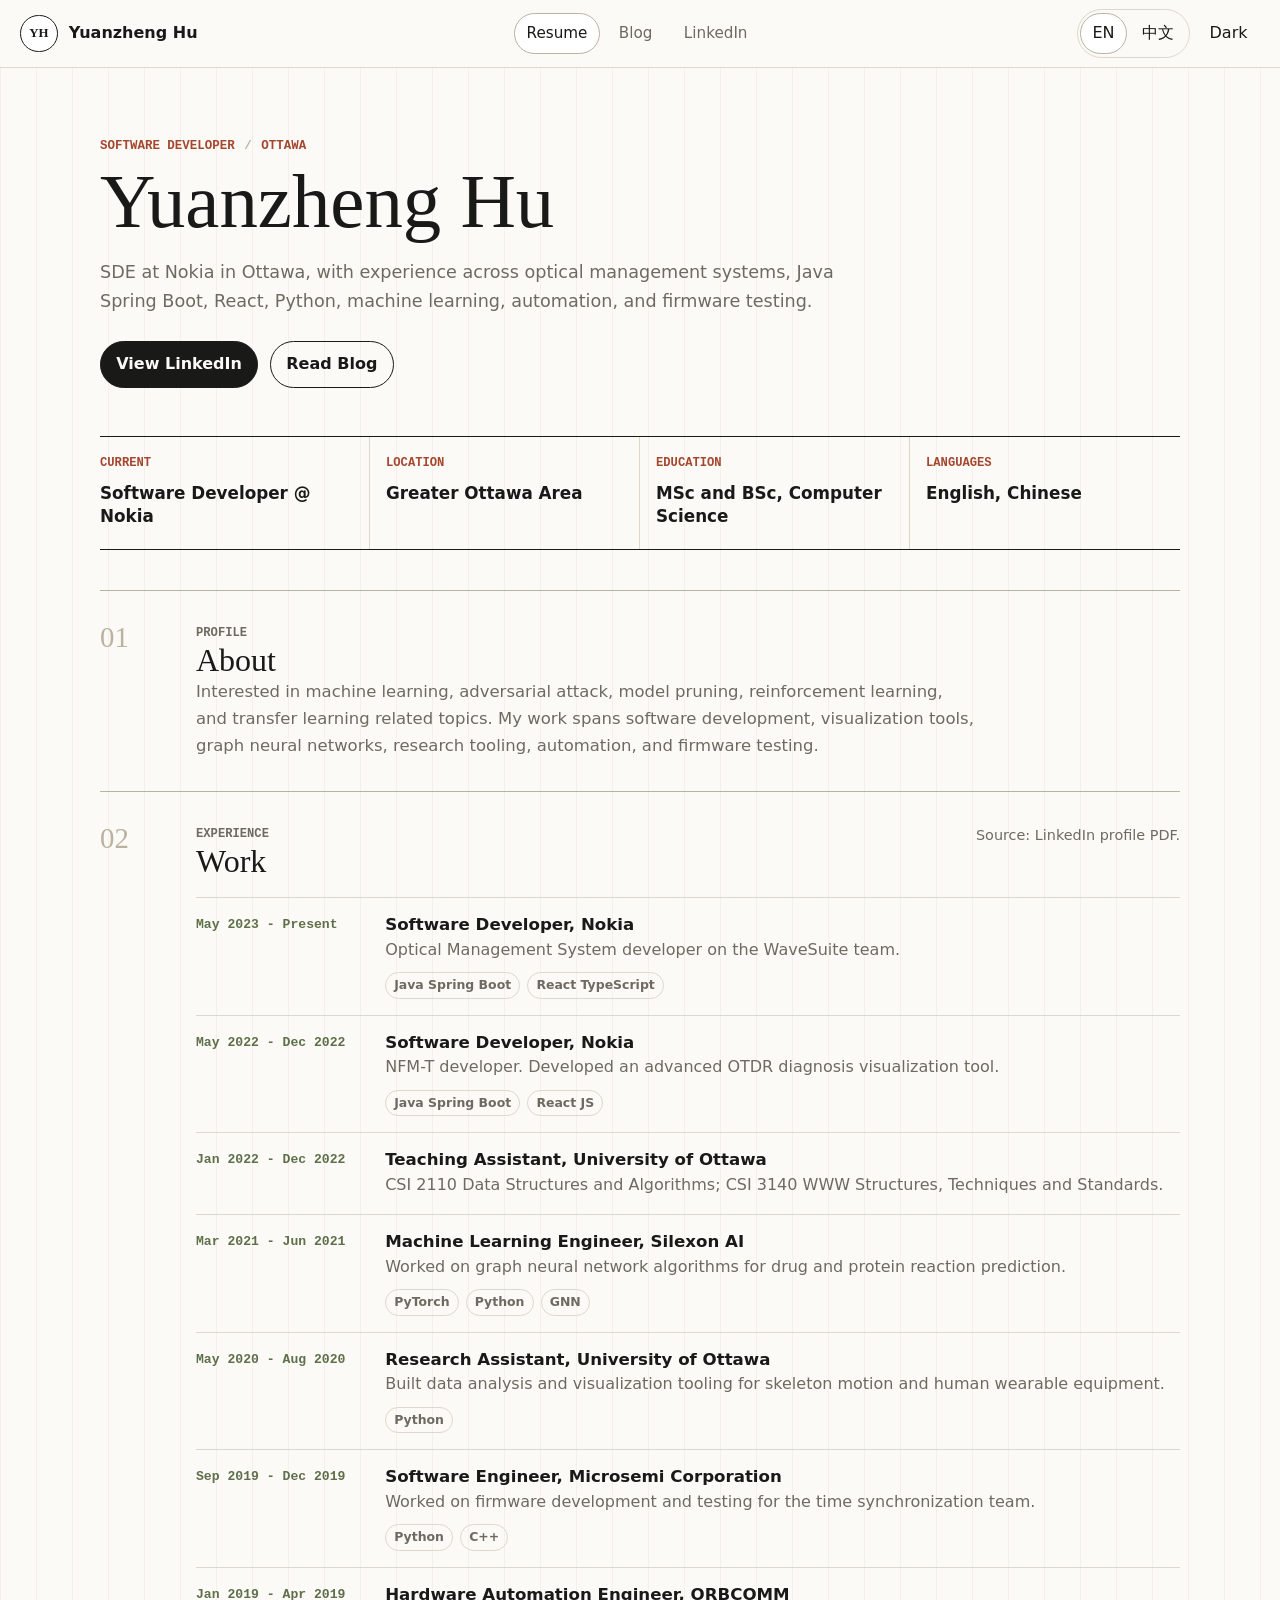
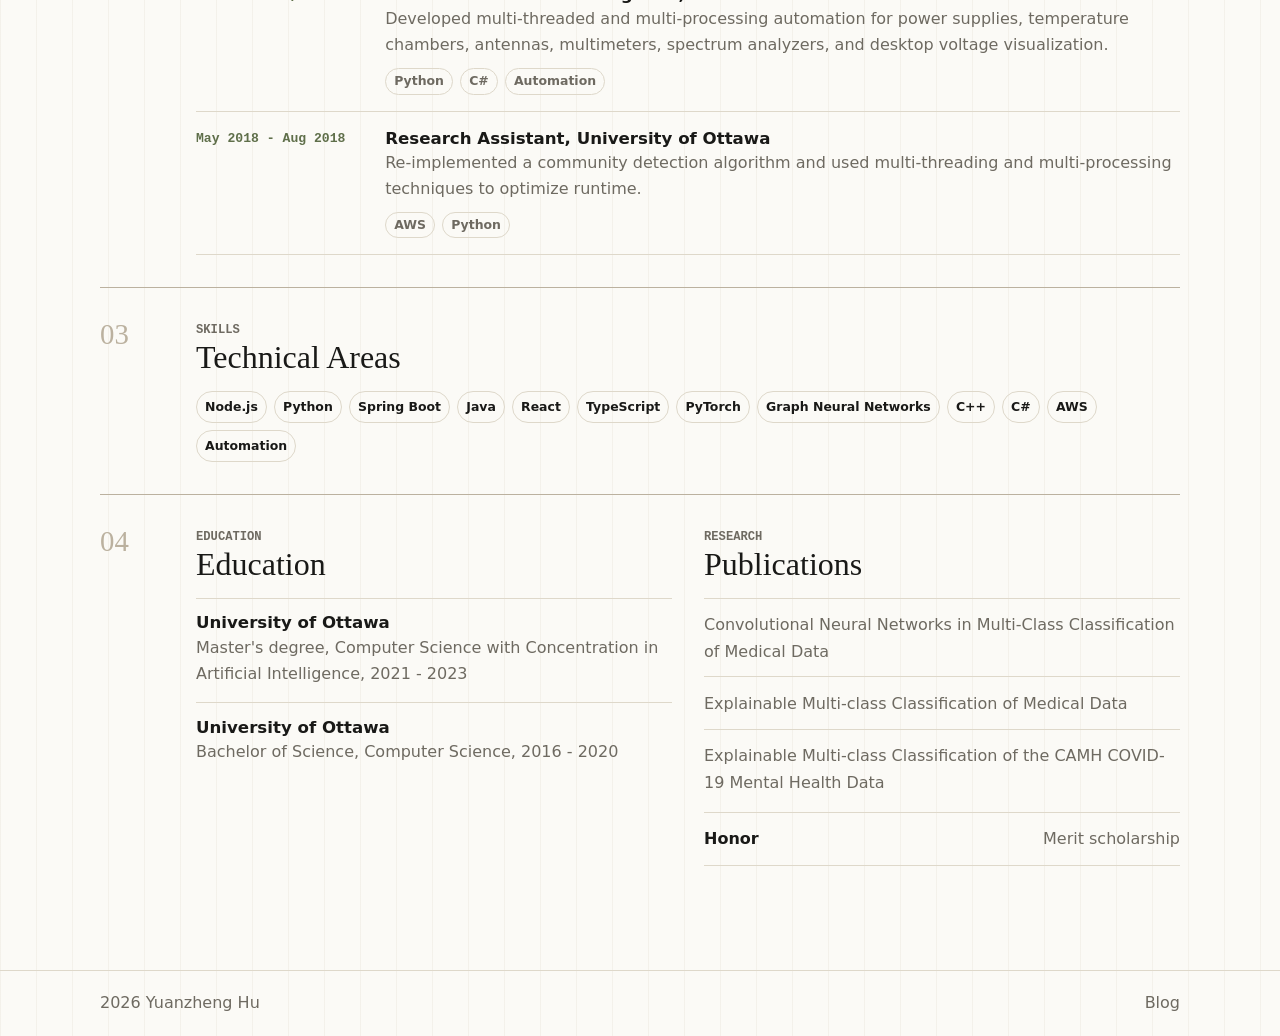
==== index.html @ 51ff1cec "Add bilingual resume and refine visual design" ====
<!doctype html>
<html lang="en">
  <head>
    <meta charset="utf-8">
    <meta name="viewport" content="width=device-width, initial-scale=1">
    <title>Yuanzheng Hu</title>
    <meta name="description" content="Yuanzheng Hu - Software Developer at Nokia, University of Ottawa CS graduate, and AI/software engineering practitioner.">
    <meta property="og:title" content="Yuanzheng Hu">
    <meta property="og:description" content="Software Developer at Nokia with experience across Java Spring Boot, React, Python, ML, automation, and firmware testing.">
    <meta property="og:type" content="website">
    <link rel="icon" href="assets/img/favicon.svg" type="image/svg+xml">
    <link rel="stylesheet" href="assets/css/styles.css">
  </head>
  <body data-page="resume">
    <a class="skip-link" href="#resume" data-i18n="skip.resume">Skip to resume</a>

    <header class="site-header">
      <a class="brand" href="index.html" aria-label="Yuanzheng Hu home">
        <span class="brand-mark">YH</span>
        <span class="brand-text">Yuanzheng Hu</span>
      </a>
      <nav class="site-nav" aria-label="Primary navigation">
        <a class="is-active" href="index.html" data-i18n="nav.resume">Resume</a>
        <a href="blog.html" data-i18n="nav.blog">Blog</a>
        <a href="https://www.linkedin.com/in/yuanzheng-hu/" rel="noreferrer">LinkedIn</a>
      </nav>
      <div class="site-controls" aria-label="Site settings">
        <div class="language-switch" id="language-switch" aria-label="Language">
          <button type="button" data-lang-option="en" aria-pressed="true">EN</button>
          <button type="button" data-lang-option="zh" aria-pressed="false">中文</button>
        </div>
        <button class="theme-toggle" id="theme-toggle" type="button" aria-label="Toggle color theme">Dark</button>
      </div>
    </header>

    <main id="resume" class="resume-page">
      <section class="resume-hero" aria-labelledby="resume-title">
        <div class="hero-label">
          <span data-i18n="resume.role">Software Developer</span>
          <span>Ottawa</span>
        </div>
        <h1 id="resume-title">Yuanzheng Hu</h1>
        <p class="resume-headline" data-i18n="resume.headline">
          SDE at Nokia in Ottawa, with experience across optical management systems, Java Spring Boot, React, Python, machine learning, automation, and firmware testing.
        </p>
        <div class="resume-actions" aria-label="Contact links">
          <a class="button button-primary" href="https://www.linkedin.com/in/yuanzheng-hu/" rel="noreferrer" data-i18n="action.linkedin">View LinkedIn</a>
          <a class="button button-secondary" href="blog.html" data-i18n="action.blog">Read Blog</a>
        </div>
      </section>

      <section class="resume-snapshot" aria-label="Resume snapshot">
        <dl>
          <div>
            <dt data-i18n="fact.current">Current</dt>
            <dd data-i18n="fact.currentValue">Software Developer @ Nokia</dd>
          </div>
          <div>
            <dt data-i18n="fact.location">Location</dt>
            <dd data-i18n="fact.locationValue">Greater Ottawa Area</dd>
          </div>
          <div>
            <dt data-i18n="fact.education">Education</dt>
            <dd data-i18n="fact.educationValue">MSc and BSc, Computer Science</dd>
          </div>
          <div>
            <dt data-i18n="fact.languages">Languages</dt>
            <dd data-i18n="fact.languagesValue">English, Chinese</dd>
          </div>
        </dl>
      </section>

      <section class="resume-section intro-section" aria-labelledby="profile-title">
        <div class="section-index">01</div>
        <div class="section-body">
          <p class="section-kicker" data-i18n="profile.kicker">Profile</p>
          <h2 id="profile-title" data-i18n="profile.title">About</h2>
          <p data-i18n="profile.body">
            Interested in machine learning, adversarial attack, model pruning, reinforcement learning, and transfer learning related topics. My work spans software development, visualization tools, graph neural networks, research tooling, automation, and firmware testing.
          </p>
        </div>
      </section>

      <section class="resume-section" aria-labelledby="experience-title">
        <div class="section-index">02</div>
        <div class="section-body">
          <div class="section-head">
            <div>
              <p class="section-kicker" data-i18n="experience.kicker">Experience</p>
              <h2 id="experience-title" data-i18n="experience.title">Work</h2>
            </div>
            <p class="source-note" data-i18n="experience.source">Source: LinkedIn profile PDF.</p>
          </div>
          <div class="timeline">
            <article class="timeline-item">
              <time data-i18n="job.nokiaCurrent.date">May 2023 - Present</time>
              <div>
                <h3 data-i18n="job.nokiaCurrent.title">Software Developer, Nokia</h3>
                <p data-i18n="job.nokiaCurrent.body">Optical Management System developer on the WaveSuite team.</p>
                <div class="mini-tags">
                  <span>Java Spring Boot</span>
                  <span>React TypeScript</span>
                </div>
              </div>
            </article>
            <article class="timeline-item">
              <time data-i18n="job.nokiaPast.date">May 2022 - Dec 2022</time>
              <div>
                <h3 data-i18n="job.nokiaPast.title">Software Developer, Nokia</h3>
                <p data-i18n="job.nokiaPast.body">NFM-T developer. Developed an advanced OTDR diagnosis visualization tool.</p>
                <div class="mini-tags">
                  <span>Java Spring Boot</span>
                  <span>React JS</span>
                </div>
              </div>
            </article>
            <article class="timeline-item">
              <time data-i18n="job.ta.date">Jan 2022 - Dec 2022</time>
              <div>
                <h3 data-i18n="job.ta.title">Teaching Assistant, University of Ottawa</h3>
                <p data-i18n="job.ta.body">CSI 2110 Data Structures and Algorithms; CSI 3140 WWW Structures, Techniques and Standards.</p>
              </div>
            </article>
            <article class="timeline-item">
              <time data-i18n="job.silexon.date">Mar 2021 - Jun 2021</time>
              <div>
                <h3 data-i18n="job.silexon.title">Machine Learning Engineer, Silexon AI</h3>
                <p data-i18n="job.silexon.body">Worked on graph neural network algorithms for drug and protein reaction prediction.</p>
                <div class="mini-tags">
                  <span>PyTorch</span>
                  <span>Python</span>
                  <span>GNN</span>
                </div>
              </div>
            </article>
            <article class="timeline-item">
              <time data-i18n="job.raMotion.date">May 2020 - Aug 2020</time>
              <div>
                <h3 data-i18n="job.raMotion.title">Research Assistant, University of Ottawa</h3>
                <p data-i18n="job.raMotion.body">Built data analysis and visualization tooling for skeleton motion and human wearable equipment.</p>
                <div class="mini-tags">
                  <span>Python</span>
                </div>
              </div>
            </article>
            <article class="timeline-item">
              <time data-i18n="job.microsemi.date">Sep 2019 - Dec 2019</time>
              <div>
                <h3 data-i18n="job.microsemi.title">Software Engineer, Microsemi Corporation</h3>
                <p data-i18n="job.microsemi.body">Worked on firmware development and testing for the time synchronization team.</p>
                <div class="mini-tags">
                  <span>Python</span>
                  <span>C++</span>
                </div>
              </div>
            </article>
            <article class="timeline-item">
              <time data-i18n="job.orbcomm.date">Jan 2019 - Apr 2019</time>
              <div>
                <h3 data-i18n="job.orbcomm.title">Hardware Automation Engineer, ORBCOMM</h3>
                <p data-i18n="job.orbcomm.body">Developed multi-threaded and multi-processing automation for power supplies, temperature chambers, antennas, multimeters, spectrum analyzers, and desktop voltage visualization.</p>
                <div class="mini-tags">
                  <span>Python</span>
                  <span>C#</span>
                  <span>Automation</span>
                </div>
              </div>
            </article>
            <article class="timeline-item">
              <time data-i18n="job.raCommunity.date">May 2018 - Aug 2018</time>
              <div>
                <h3 data-i18n="job.raCommunity.title">Research Assistant, University of Ottawa</h3>
                <p data-i18n="job.raCommunity.body">Re-implemented a community detection algorithm and used multi-threading and multi-processing techniques to optimize runtime.</p>
                <div class="mini-tags">
                  <span>AWS</span>
                  <span>Python</span>
                </div>
              </div>
            </article>
          </div>
        </div>
      </section>

      <section class="resume-section" aria-labelledby="skills-title">
        <div class="section-index">03</div>
        <div class="section-body">
          <p class="section-kicker" data-i18n="skills.kicker">Skills</p>
          <h2 id="skills-title" data-i18n="skills.title">Technical Areas</h2>
          <div class="skill-list">
            <span>Node.js</span>
            <span>Python</span>
            <span>Spring Boot</span>
            <span>Java</span>
            <span>React</span>
            <span>TypeScript</span>
            <span>PyTorch</span>
            <span>Graph Neural Networks</span>
            <span>C++</span>
            <span>C#</span>
            <span>AWS</span>
            <span>Automation</span>
          </div>
        </div>
      </section>

      <section class="resume-section education-research" aria-label="Education and publications">
        <div class="section-index">04</div>
        <div class="section-body split-section">
          <article>
            <p class="section-kicker" data-i18n="education.kicker">Education</p>
            <h2 data-i18n="education.title">Education</h2>
            <div class="detail-list">
              <article>
                <h3>University of Ottawa</h3>
                <p data-i18n="education.master">Master's degree, Computer Science with Concentration in Artificial Intelligence, 2021 - 2023</p>
              </article>
              <article>
                <h3>University of Ottawa</h3>
                <p data-i18n="education.bachelor">Bachelor of Science, Computer Science, 2016 - 2020</p>
              </article>
            </div>
          </article>

          <article>
            <p class="section-kicker" data-i18n="research.kicker">Research</p>
            <h2 data-i18n="research.title">Publications</h2>
            <div class="detail-list compact-list">
              <article>
                <p data-i18n="research.pub1">Convolutional Neural Networks in Multi-Class Classification of Medical Data</p>
              </article>
              <article>
                <p data-i18n="research.pub2">Explainable Multi-class Classification of Medical Data</p>
              </article>
              <article>
                <p data-i18n="research.pub3">Explainable Multi-class Classification of the CAMH COVID-19 Mental Health Data</p>
              </article>
            </div>
            <div class="award-callout">
              <strong data-i18n="research.honor">Honor</strong>
              <span data-i18n="research.award">Merit scholarship</span>
            </div>
          </article>
        </div>
      </section>
    </main>

    <footer class="site-footer">
      <p><span id="footer-year"></span> Yuanzheng Hu</p>
      <a href="blog.html" data-i18n="nav.blog">Blog</a>
    </footer>

    <script src="assets/js/posts.js" defer></script>
    <script src="assets/js/app.js" defer></script>
  </body>
</html>
---- assets/css/styles.css ----
:root {
  color-scheme: light;
  --bg: #fbfaf6;
  --paper: #ffffff;
  --ink: #191917;
  --muted: #6e6a61;
  --line: #ded8ca;
  --line-strong: #bbb19f;
  --accent: #a5472f;
  --accent-soft: #f4e3dc;
  --olive: #5f6f4a;
  --max-width: 1080px;
}

:root[data-theme="dark"] {
  color-scheme: dark;
  --bg: #141411;
  --paper: #1d1c18;
  --ink: #f3efe4;
  --muted: #b9b2a3;
  --line: #3c382f;
  --line-strong: #5c5548;
  --accent: #db8b6e;
  --accent-soft: #33241d;
  --olive: #b8c58e;
}

* {
  box-sizing: border-box;
}

html {
  scroll-behavior: smooth;
}

body {
  margin: 0;
  background:
    linear-gradient(90deg, color-mix(in srgb, var(--line) 26%, transparent) 1px, transparent 1px) 0 0 / 36px 36px,
    var(--bg);
  color: var(--ink);
  font-family: Inter, ui-sans-serif, system-ui, -apple-system, BlinkMacSystemFont, "Segoe UI", "Microsoft YaHei", sans-serif;
  font-size: 16px;
  line-height: 1.65;
  letter-spacing: 0;
}

a {
  color: inherit;
  text-decoration: none;
}

code {
  border-bottom: 1px solid var(--line-strong);
  font-family: "SFMono-Regular", Consolas, "Liberation Mono", monospace;
  font-size: 0.92em;
}

.skip-link {
  position: fixed;
  top: 0.75rem;
  left: 0.75rem;
  z-index: 20;
  transform: translateY(-160%);
  border: 1px solid var(--ink);
  border-radius: 999px;
  background: var(--paper);
  color: var(--ink);
  padding: 0.45rem 0.75rem;
}

.skip-link:focus {
  transform: translateY(0);
}

.site-header {
  position: sticky;
  top: 0;
  z-index: 10;
  display: grid;
  grid-template-columns: auto 1fr auto;
  align-items: center;
  gap: 1rem;
  min-height: 68px;
  border-bottom: 1px solid var(--line);
  background: color-mix(in srgb, var(--bg) 92%, transparent);
  padding: 0 1.25rem;
  backdrop-filter: blur(16px);
}

.brand {
  display: inline-flex;
  align-items: center;
  gap: 0.7rem;
  font-weight: 820;
}

.brand-mark {
  display: grid;
  width: 2.35rem;
  height: 2.35rem;
  place-items: center;
  border: 1px solid var(--ink);
  border-radius: 50%;
  background: var(--paper);
  color: var(--ink);
  font-family: Georgia, "Times New Roman", serif;
  font-size: 0.8rem;
}

.brand-text {
  white-space: nowrap;
}

.site-nav {
  display: flex;
  align-items: center;
  justify-content: center;
  gap: 0.4rem;
  color: var(--muted);
  font-size: 0.95rem;
}

.site-nav a,
.theme-toggle,
.language-switch button,
.button,
.filter-button {
  min-height: 2.35rem;
  border-radius: 999px;
}

.site-nav a,
.theme-toggle,
.language-switch button {
  display: inline-flex;
  align-items: center;
  border: 1px solid transparent;
  background: transparent;
  color: inherit;
  font: inherit;
  padding: 0.42rem 0.72rem;
}

.site-nav a:hover,
.theme-toggle:hover,
.language-switch button:hover,
.site-nav .is-active,
.language-switch button[aria-pressed="true"] {
  border-color: var(--line-strong);
  background: var(--paper);
  color: var(--ink);
}

.site-controls {
  display: flex;
  align-items: center;
  justify-content: flex-end;
  gap: 0.45rem;
}

.language-switch {
  display: inline-flex;
  gap: 0.15rem;
  border: 1px solid var(--line);
  border-radius: 999px;
  padding: 0.15rem;
}

.theme-toggle,
.language-switch button {
  cursor: pointer;
}

.resume-page,
.blog-page,
.post-page {
  width: min(100% - 2rem, var(--max-width));
  margin: 0 auto;
}

.resume-page {
  padding: 4.25rem 0 4.5rem;
}

.blog-page,
.post-page {
  padding: 3.25rem 0 4.5rem;
}

.resume-hero,
.page-intro {
  max-width: 860px;
  padding-bottom: 3rem;
}

.hero-label {
  display: flex;
  flex-wrap: wrap;
  gap: 0.6rem;
  color: var(--accent);
  font-family: "SFMono-Regular", Consolas, "Liberation Mono", monospace;
  font-size: 0.78rem;
  font-weight: 760;
  text-transform: uppercase;
}

.hero-label span + span::before {
  content: "/";
  margin-right: 0.6rem;
  color: var(--line-strong);
}

.resume-hero h1,
.page-intro h1,
.post-hero h1,
.not-found h1 {
  max-width: 920px;
  margin: 0.55rem 0 0;
  font-family: Georgia, "Times New Roman", "Microsoft YaHei", serif;
  font-size: 4.8rem;
  font-weight: 500;
  line-height: 0.96;
}

.resume-headline,
.page-intro p,
.post-dek {
  max-width: 760px;
  margin: 1.15rem 0 0;
  color: var(--muted);
  font-size: 1.1rem;
}

.resume-actions {
  display: flex;
  flex-wrap: wrap;
  gap: 0.75rem;
  margin-top: 1.6rem;
}

.button {
  display: inline-flex;
  align-items: center;
  justify-content: center;
  border: 1px solid var(--ink);
  padding: 0.58rem 0.95rem;
  font-weight: 760;
}

.button-primary {
  background: var(--ink);
  color: var(--bg);
}

.button-primary:hover {
  background: var(--accent);
  border-color: var(--accent);
  color: #ffffff;
}

.button-secondary {
  background: transparent;
  color: var(--ink);
}

.button-secondary:hover {
  background: var(--paper);
}

.resume-snapshot {
  border-top: 1px solid var(--ink);
  border-bottom: 1px solid var(--ink);
  margin-bottom: 2.5rem;
}

.resume-snapshot dl {
  display: grid;
  grid-template-columns: repeat(4, minmax(0, 1fr));
  margin: 0;
}

.resume-snapshot div {
  min-height: 7rem;
  border-right: 1px solid var(--line);
  padding: 1rem 1rem 1.2rem 0;
}

.resume-snapshot div + div {
  padding-left: 1rem;
}

.resume-snapshot div:last-child {
  border-right: 0;
}

.resume-snapshot dt,
.section-kicker {
  margin: 0 0 0.55rem;
  color: var(--accent);
  font-family: "SFMono-Regular", Consolas, "Liberation Mono", monospace;
  font-size: 0.76rem;
  font-weight: 760;
  text-transform: uppercase;
}

.resume-snapshot dd {
  margin: 0;
  font-size: 1.05rem;
  font-weight: 720;
  line-height: 1.35;
}

.resume-section {
  display: grid;
  grid-template-columns: 76px minmax(0, 1fr);
  gap: 1.25rem;
  border-top: 1px solid var(--line-strong);
  padding: 2rem 0;
}

.section-index {
  color: var(--line-strong);
  font-family: Georgia, "Times New Roman", serif;
  font-size: 1.8rem;
  line-height: 1;
}

.resume-section h2,
.section-head h2,
.related-section h2 {
  margin: 0;
  font-family: Georgia, "Times New Roman", "Microsoft YaHei", serif;
  font-size: 2rem;
  font-weight: 500;
  line-height: 1.08;
}

.resume-section h3 {
  margin: 0;
  font-size: 1.04rem;
  line-height: 1.35;
}

.resume-section p,
.timeline-item p,
.source-note {
  margin: 0;
  color: var(--muted);
}

.intro-section .section-body > p:last-child {
  max-width: 780px;
  font-size: 1.03rem;
}

.section-head {
  display: flex;
  align-items: flex-start;
  justify-content: space-between;
  gap: 1.5rem;
  margin-bottom: 1.15rem;
}

.source-note {
  max-width: 260px;
  font-size: 0.9rem;
  text-align: right;
}

.timeline {
  border-top: 1px solid var(--line);
}

.timeline-item {
  display: grid;
  grid-template-columns: 170px 1fr;
  gap: 1.2rem;
  border-bottom: 1px solid var(--line);
  padding: 1rem 0;
}

.timeline-item time {
  color: var(--olive);
  font-family: "SFMono-Regular", Consolas, "Liberation Mono", monospace;
  font-size: 0.82rem;
  font-weight: 760;
}

.mini-tags,
.skill-list,
.tag-filter,
.card-tags,
.post-tags {
  display: flex;
  flex-wrap: wrap;
  gap: 0.45rem;
}

.mini-tags {
  margin-top: 0.58rem;
}

.mini-tags span,
.skill-list span,
.tag {
  display: inline-flex;
  align-items: center;
  min-height: 1.6rem;
  border: 1px solid var(--line);
  border-radius: 999px;
  background: transparent;
  color: var(--muted);
  padding: 0.12rem 0.5rem;
  font-size: 0.78rem;
  font-weight: 720;
}

.skill-list {
  margin-top: 1rem;
}

.skill-list span {
  min-height: 2rem;
  color: var(--ink);
}

.split-section {
  display: grid;
  grid-template-columns: minmax(0, 1fr) minmax(0, 1fr);
  gap: 2rem;
}

.detail-list {
  display: grid;
  gap: 0.9rem;
  margin-top: 1rem;
}

.detail-list article {
  border-top: 1px solid var(--line);
  padding-top: 0.85rem;
}

.compact-list {
  gap: 0.7rem;
}

.award-callout {
  display: flex;
  align-items: center;
  justify-content: space-between;
  gap: 1rem;
  margin-top: 1rem;
  border-top: 1px solid var(--line);
  border-bottom: 1px solid var(--line);
  padding: 0.8rem 0;
}

.award-callout span {
  color: var(--muted);
}

.feed-section,
.related-section {
  margin: 0 auto;
}

.feed-section {
  padding-top: 0.5rem;
}

.site-stats {
  display: flex;
  gap: 0.75rem;
  margin: 0;
}

.site-stats div {
  min-width: 5.5rem;
  border-top: 1px solid var(--line-strong);
  padding: 0.55rem 0 0;
  text-align: left;
}

.site-stats dt {
  font-family: Georgia, "Times New Roman", serif;
  font-size: 1.65rem;
  line-height: 1;
}

.site-stats dd {
  margin: 0.2rem 0 0;
  color: var(--muted);
  font-size: 0.85rem;
}

.toolbar {
  display: grid;
  grid-template-columns: minmax(240px, 360px) 1fr;
  gap: 1rem;
  align-items: start;
  margin-bottom: 1.25rem;
}

.search-box {
  display: grid;
  gap: 0.35rem;
  color: var(--muted);
  font-size: 0.9rem;
  font-weight: 740;
}

.search-box input {
  width: 100%;
  min-height: 2.7rem;
  border: 1px solid var(--line-strong);
  border-radius: 999px;
  background: var(--paper);
  color: var(--ink);
  font: inherit;
  padding: 0.5rem 0.8rem;
}

.search-box input:focus,
.filter-button:focus-visible,
.button:focus-visible,
.theme-toggle:focus-visible,
.language-switch button:focus-visible,
.site-nav a:focus-visible {
  outline: 3px solid color-mix(in srgb, var(--accent) 28%, transparent);
  outline-offset: 2px;
}

.tag-filter {
  justify-content: flex-end;
}

.filter-button {
  cursor: pointer;
  border: 1px solid var(--line-strong);
  background: transparent;
  color: var(--muted);
  font: inherit;
  font-weight: 720;
  padding: 0.42rem 0.68rem;
}

.filter-button[aria-pressed="true"] {
  border-color: var(--accent);
  background: var(--accent-soft);
  color: var(--ink);
}

.post-grid,
.related-grid {
  display: grid;
  grid-template-columns: repeat(3, minmax(0, 1fr));
  gap: 1rem;
}

.post-card {
  display: flex;
  min-height: 245px;
  flex-direction: column;
  border-top: 1px solid var(--ink);
  background: color-mix(in srgb, var(--paper) 72%, transparent);
  padding: 1rem 0 0;
}

.post-card-featured {
  border-top: 3px solid var(--accent);
}

.card-meta,
.post-meta {
  display: flex;
  flex-wrap: wrap;
  gap: 0.55rem;
  color: var(--muted);
  font-family: "SFMono-Regular", Consolas, "Liberation Mono", monospace;
  font-size: 0.78rem;
}

.card-meta span::before {
  content: "/";
  margin-right: 0.55rem;
  color: var(--line-strong);
}

.post-card h3 {
  margin: 0.75rem 0 0.65rem;
  font-family: Georgia, "Times New Roman", "Microsoft YaHei", serif;
  font-size: 1.38rem;
  font-weight: 500;
  line-height: 1.18;
}

.post-card h3 a:hover {
  color: var(--accent);
}

.post-card p {
  margin: 0;
  color: var(--muted);
}

.card-tags {
  margin-top: auto;
  padding-top: 1rem;
}

.empty-state {
  grid-column: 1 / -1;
  border-top: 1px dashed var(--line-strong);
  border-bottom: 1px dashed var(--line-strong);
  padding: 2rem 0;
  text-align: center;
}

.empty-state h3 {
  margin: 0 0 0.3rem;
}

.empty-state p {
  margin: 0;
  color: var(--muted);
}

.post-page {
  max-width: 840px;
}

.post-hero {
  border-bottom: 1px solid var(--line-strong);
  padding-bottom: 2rem;
}

.post-hero-content {
  display: block;
}

.back-link {
  display: inline-flex;
  width: fit-content;
  margin-bottom: 1.3rem;
  color: var(--muted);
  font-weight: 740;
}

.back-link:hover {
  color: var(--accent);
}

.post-tags {
  margin-bottom: 0.9rem;
}

.article-body {
  margin: 2.3rem 0 0;
  color: color-mix(in srgb, var(--ink) 86%, var(--muted));
  font-size: 1.05rem;
}

.article-body h2 {
  margin: 2rem 0 0.6rem;
  color: var(--ink);
  font-family: Georgia, "Times New Roman", "Microsoft YaHei", serif;
  font-size: 1.7rem;
  font-weight: 500;
  line-height: 1.22;
}

.article-body p,
.article-body ul,
.article-body ol {
  margin: 0 0 1.1rem;
}

.article-body li + li {
  margin-top: 0.35rem;
}

.article-body blockquote {
  margin: 1.6rem 0;
  border-left: 3px solid var(--accent);
  background: transparent;
  padding: 0.2rem 0 0.2rem 1rem;
  color: var(--ink);
}

.related-section {
  padding-top: 3rem;
}

.related-section h2 {
  margin-bottom: 1rem;
}

.site-footer {
  display: flex;
  align-items: center;
  justify-content: space-between;
  gap: 1rem;
  border-top: 1px solid var(--line);
  padding: 1.2rem max(1rem, calc((100vw - var(--max-width)) / 2));
  color: var(--muted);
}

.site-footer p {
  margin: 0;
}

.site-footer a:hover {
  color: var(--accent);
}

.not-found {
  display: grid;
  min-height: 100vh;
  place-content: center;
  justify-items: start;
  padding: 2rem;
}

.not-found p {
  color: var(--muted);
}

@media (max-width: 920px) {
  .site-header {
    grid-template-columns: 1fr;
    align-items: start;
    padding: 0.85rem 1rem;
  }

  .site-nav,
  .site-controls {
    justify-content: flex-start;
  }

  .resume-hero h1,
  .page-intro h1,
  .post-hero h1,
  .not-found h1 {
    font-size: 3.4rem;
  }

  .resume-snapshot dl,
  .split-section,
  .toolbar {
    grid-template-columns: 1fr;
  }

  .resume-snapshot div {
    min-height: auto;
    border-right: 0;
    border-bottom: 1px solid var(--line);
    padding: 0.85rem 0;
  }

  .resume-snapshot div + div {
    padding-left: 0;
  }

  .resume-snapshot div:last-child {
    border-bottom: 0;
  }

  .tag-filter {
    justify-content: flex-start;
  }

  .post-grid,
  .related-grid {
    grid-template-columns: repeat(2, minmax(0, 1fr));
  }
}

@media (max-width: 640px) {
  .site-nav,
  .site-controls {
    width: 100%;
    overflow-x: auto;
  }

  .resume-page,
  .blog-page,
  .post-page {
    width: min(100% - 2rem, var(--max-width));
    padding-top: 2.4rem;
  }

  .resume-hero,
  .page-intro {
    padding-bottom: 2rem;
  }

  .resume-hero h1,
  .page-intro h1,
  .post-hero h1,
  .not-found h1 {
    font-size: 2.55rem;
  }

  .resume-headline,
  .page-intro p,
  .post-dek {
    font-size: 1rem;
  }

  .resume-section {
    grid-template-columns: 1fr;
    gap: 0.8rem;
  }

  .section-index {
    font-size: 1.2rem;
  }

  .section-head {
    align-items: flex-start;
    flex-direction: column;
  }

  .source-note {
    max-width: none;
    text-align: left;
  }

  .timeline-item {
    grid-template-columns: 1fr;
    gap: 0.35rem;
  }

  .post-grid,
  .related-grid {
    grid-template-columns: 1fr;
  }

  .post-card {
    min-height: 220px;
  }

  .site-stats {
    width: 100%;
  }

  .site-stats div {
    flex: 1;
  }

  .site-footer {
    align-items: flex-start;
    flex-direction: column;
  }
}
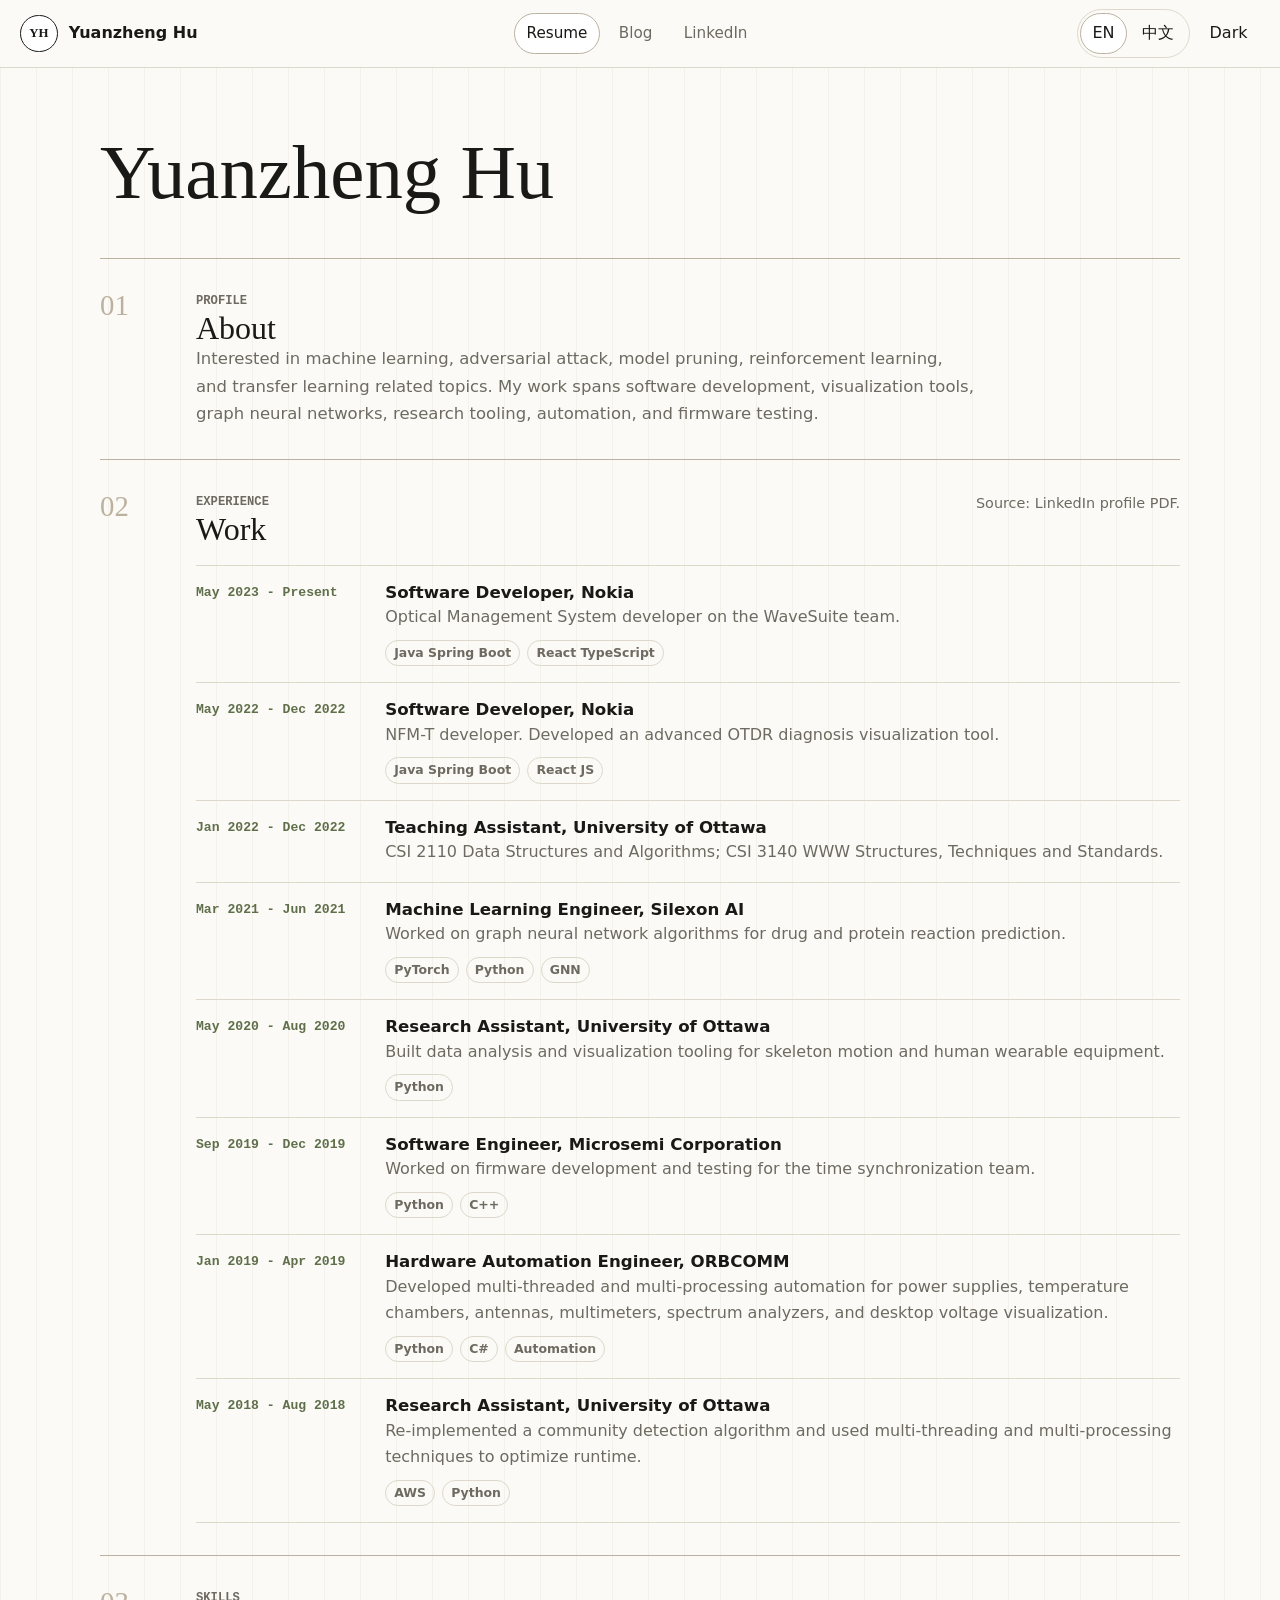
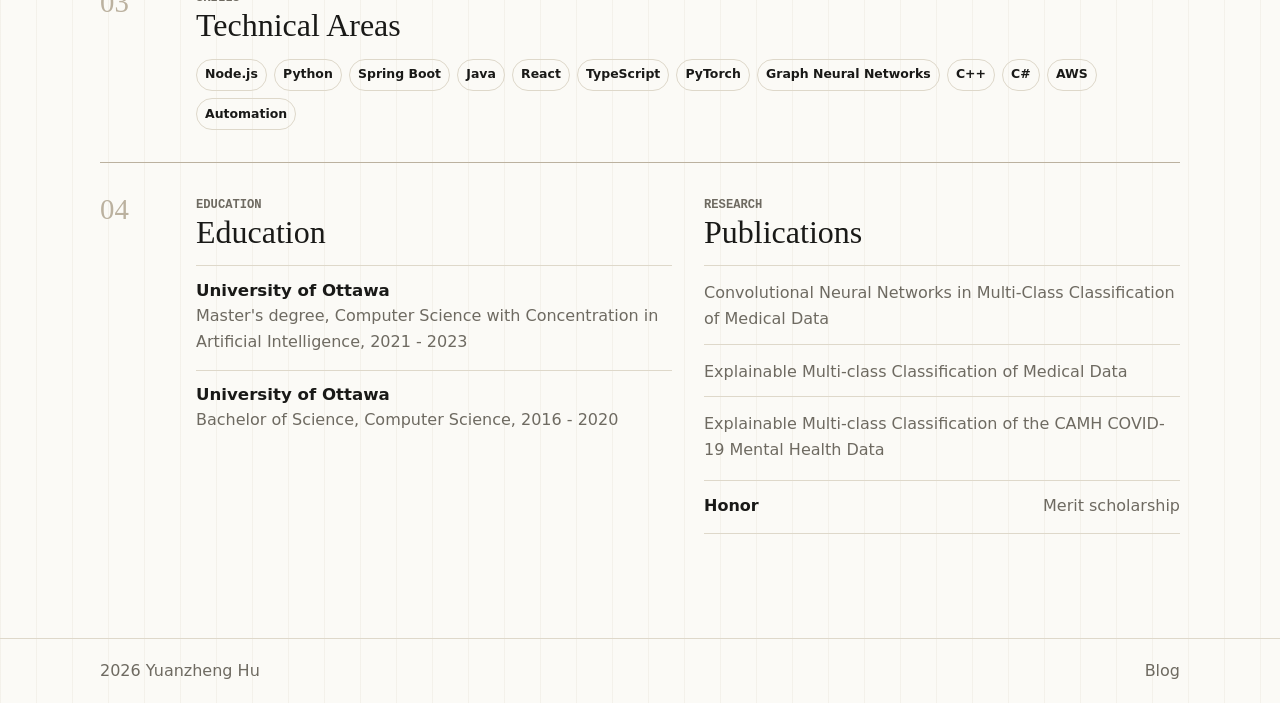
==== commit d7f59202: "Remove resume hero summary blocks" ====
--- a/index.html
+++ b/index.html
@@ -35,39 +35,7 @@
 
     <main id="resume" class="resume-page">
       <section class="resume-hero" aria-labelledby="resume-title">
-        <div class="hero-label">
-          <span data-i18n="resume.role">Software Developer</span>
-          <span>Ottawa</span>
-        </div>
         <h1 id="resume-title">Yuanzheng Hu</h1>
-        <p class="resume-headline" data-i18n="resume.headline">
-          SDE at Nokia in Ottawa, with experience across optical management systems, Java Spring Boot, React, Python, machine learning, automation, and firmware testing.
-        </p>
-        <div class="resume-actions" aria-label="Contact links">
-          <a class="button button-primary" href="https://www.linkedin.com/in/yuanzheng-hu/" rel="noreferrer" data-i18n="action.linkedin">View LinkedIn</a>
-          <a class="button button-secondary" href="blog.html" data-i18n="action.blog">Read Blog</a>
-        </div>
-      </section>
-
-      <section class="resume-snapshot" aria-label="Resume snapshot">
-        <dl>
-          <div>
-            <dt data-i18n="fact.current">Current</dt>
-            <dd data-i18n="fact.currentValue">Software Developer @ Nokia</dd>
-          </div>
-          <div>
-            <dt data-i18n="fact.location">Location</dt>
-            <dd data-i18n="fact.locationValue">Greater Ottawa Area</dd>
-          </div>
-          <div>
-            <dt data-i18n="fact.education">Education</dt>
-            <dd data-i18n="fact.educationValue">MSc and BSc, Computer Science</dd>
-          </div>
-          <div>
-            <dt data-i18n="fact.languages">Languages</dt>
-            <dd data-i18n="fact.languagesValue">English, Chinese</dd>
-          </div>
-        </dl>
       </section>
 
       <section class="resume-section intro-section" aria-labelledby="profile-title">
--- a/assets/css/styles.css
+++ b/assets/css/styles.css
@@ -216,14 +216,13 @@
 .post-hero h1,
 .not-found h1 {
   max-width: 920px;
-  margin: 0.55rem 0 0;
+  margin: 0;
   font-family: Georgia, "Times New Roman", "Microsoft YaHei", serif;
   font-size: 4.8rem;
   font-weight: 500;
   line-height: 0.96;
 }
 
-.resume-headline,
 .page-intro p,
 .post-dek {
   max-width: 760px;
@@ -268,33 +267,6 @@
   background: var(--paper);
 }
 
-.resume-snapshot {
-  border-top: 1px solid var(--ink);
-  border-bottom: 1px solid var(--ink);
-  margin-bottom: 2.5rem;
-}
-
-.resume-snapshot dl {
-  display: grid;
-  grid-template-columns: repeat(4, minmax(0, 1fr));
-  margin: 0;
-}
-
-.resume-snapshot div {
-  min-height: 7rem;
-  border-right: 1px solid var(--line);
-  padding: 1rem 1rem 1.2rem 0;
-}
-
-.resume-snapshot div + div {
-  padding-left: 1rem;
-}
-
-.resume-snapshot div:last-child {
-  border-right: 0;
-}
-
-.resume-snapshot dt,
 .section-kicker {
   margin: 0 0 0.55rem;
   color: var(--accent);
@@ -302,13 +274,6 @@
   font-size: 0.76rem;
   font-weight: 760;
   text-transform: uppercase;
-}
-
-.resume-snapshot dd {
-  margin: 0;
-  font-size: 1.05rem;
-  font-weight: 720;
-  line-height: 1.35;
 }
 
 .resume-section {
@@ -746,25 +711,9 @@
     font-size: 3.4rem;
   }
 
-  .resume-snapshot dl,
   .split-section,
   .toolbar {
     grid-template-columns: 1fr;
-  }
-
-  .resume-snapshot div {
-    min-height: auto;
-    border-right: 0;
-    border-bottom: 1px solid var(--line);
-    padding: 0.85rem 0;
-  }
-
-  .resume-snapshot div + div {
-    padding-left: 0;
-  }
-
-  .resume-snapshot div:last-child {
-    border-bottom: 0;
   }
 
   .tag-filter {
@@ -803,7 +752,6 @@
     font-size: 2.55rem;
   }
 
-  .resume-headline,
   .page-intro p,
   .post-dek {
     font-size: 1rem;
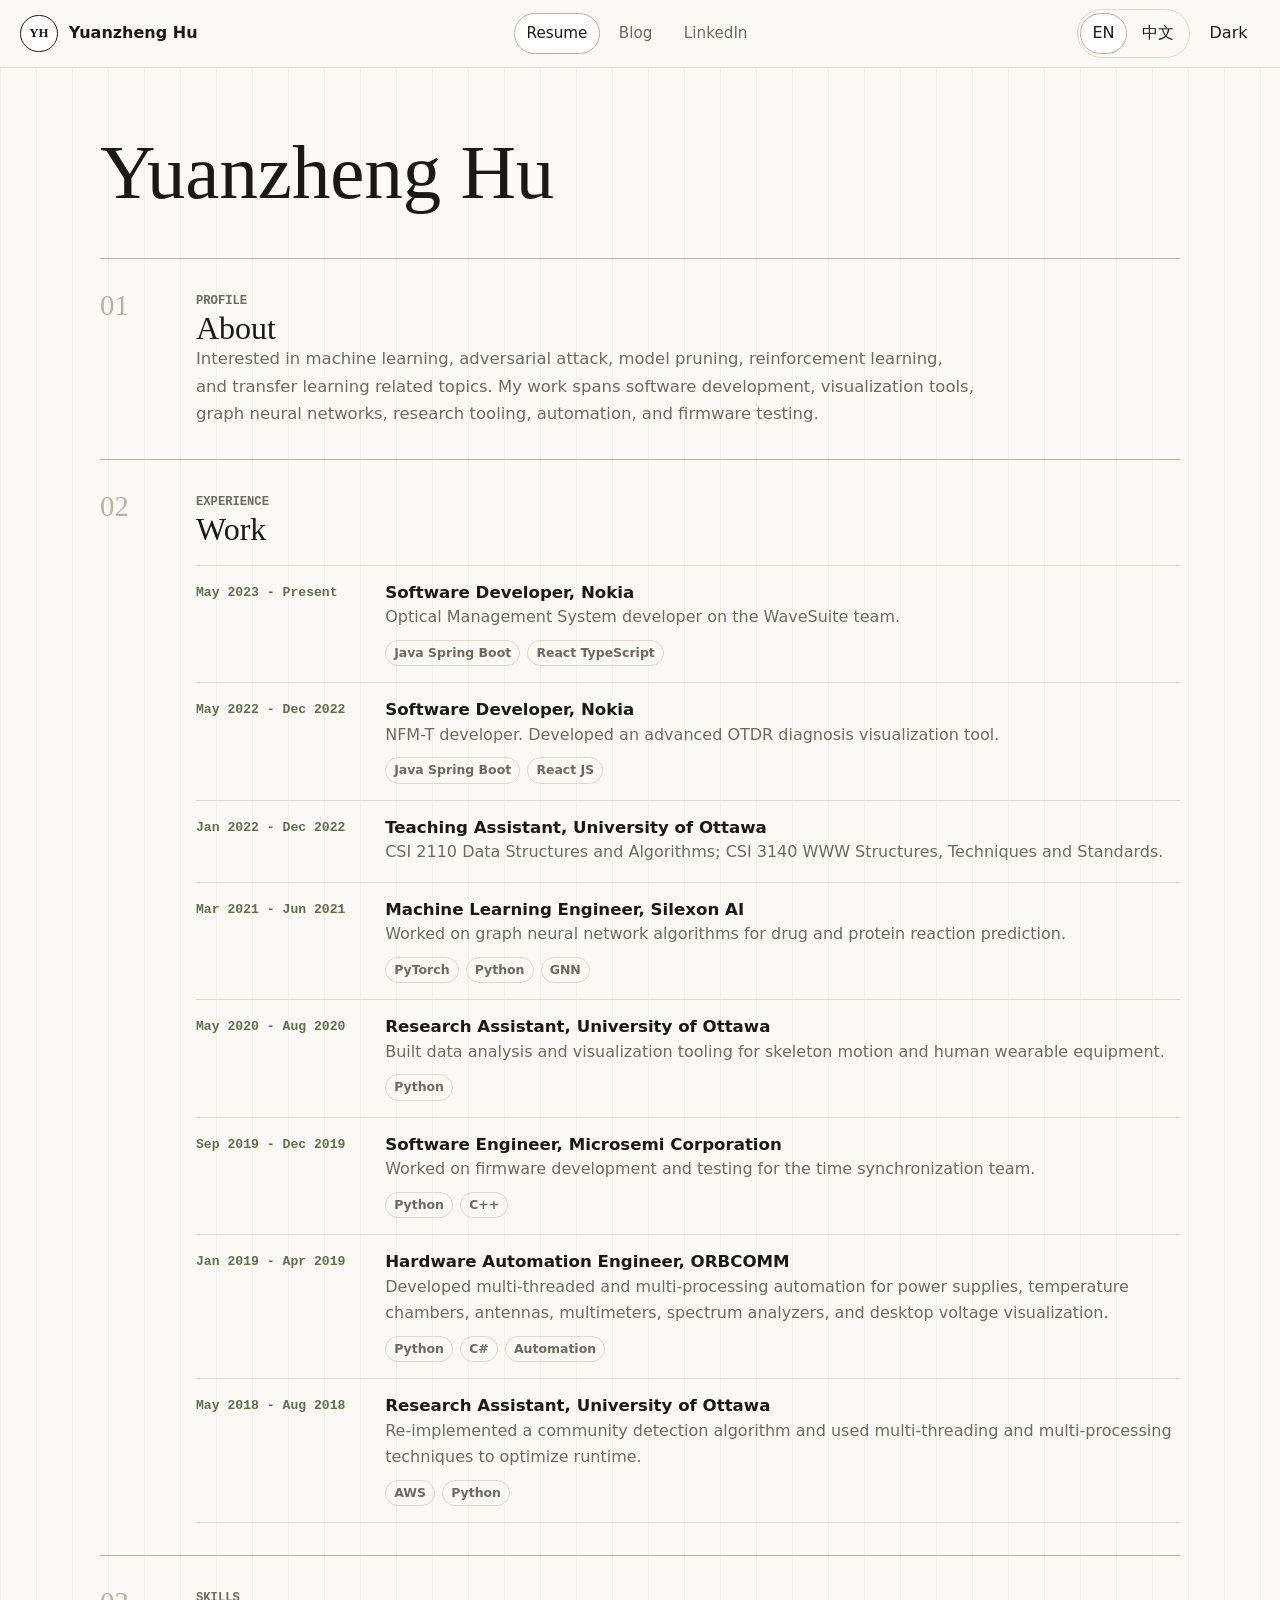
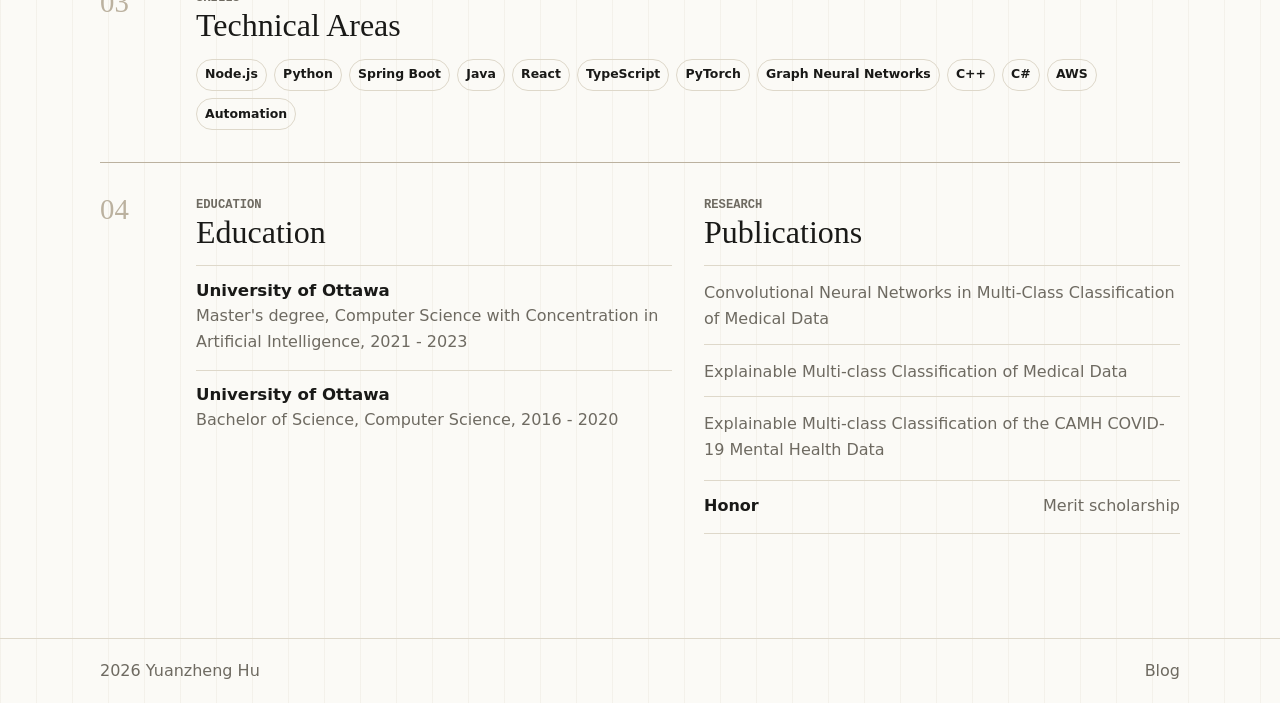
==== commit 010e0e2b: "Remove resume source note" ====
--- a/index.html
+++ b/index.html
@@ -57,7 +57,6 @@
               <p class="section-kicker" data-i18n="experience.kicker">Experience</p>
               <h2 id="experience-title" data-i18n="experience.title">Work</h2>
             </div>
-            <p class="source-note" data-i18n="experience.source">Source: LinkedIn profile PDF.</p>
           </div>
           <div class="timeline">
             <article class="timeline-item">
--- a/assets/css/styles.css
+++ b/assets/css/styles.css
@@ -308,8 +308,7 @@
 }
 
 .resume-section p,
-.timeline-item p,
-.source-note {
+.timeline-item p {
   margin: 0;
   color: var(--muted);
 }
@@ -325,12 +324,6 @@
   justify-content: space-between;
   gap: 1.5rem;
   margin-bottom: 1.15rem;
-}
-
-.source-note {
-  max-width: 260px;
-  font-size: 0.9rem;
-  text-align: right;
 }
 
 .timeline {
@@ -771,11 +764,6 @@
     flex-direction: column;
   }
 
-  .source-note {
-    max-width: none;
-    text-align: left;
-  }
-
   .timeline-item {
     grid-template-columns: 1fr;
     gap: 0.35rem;
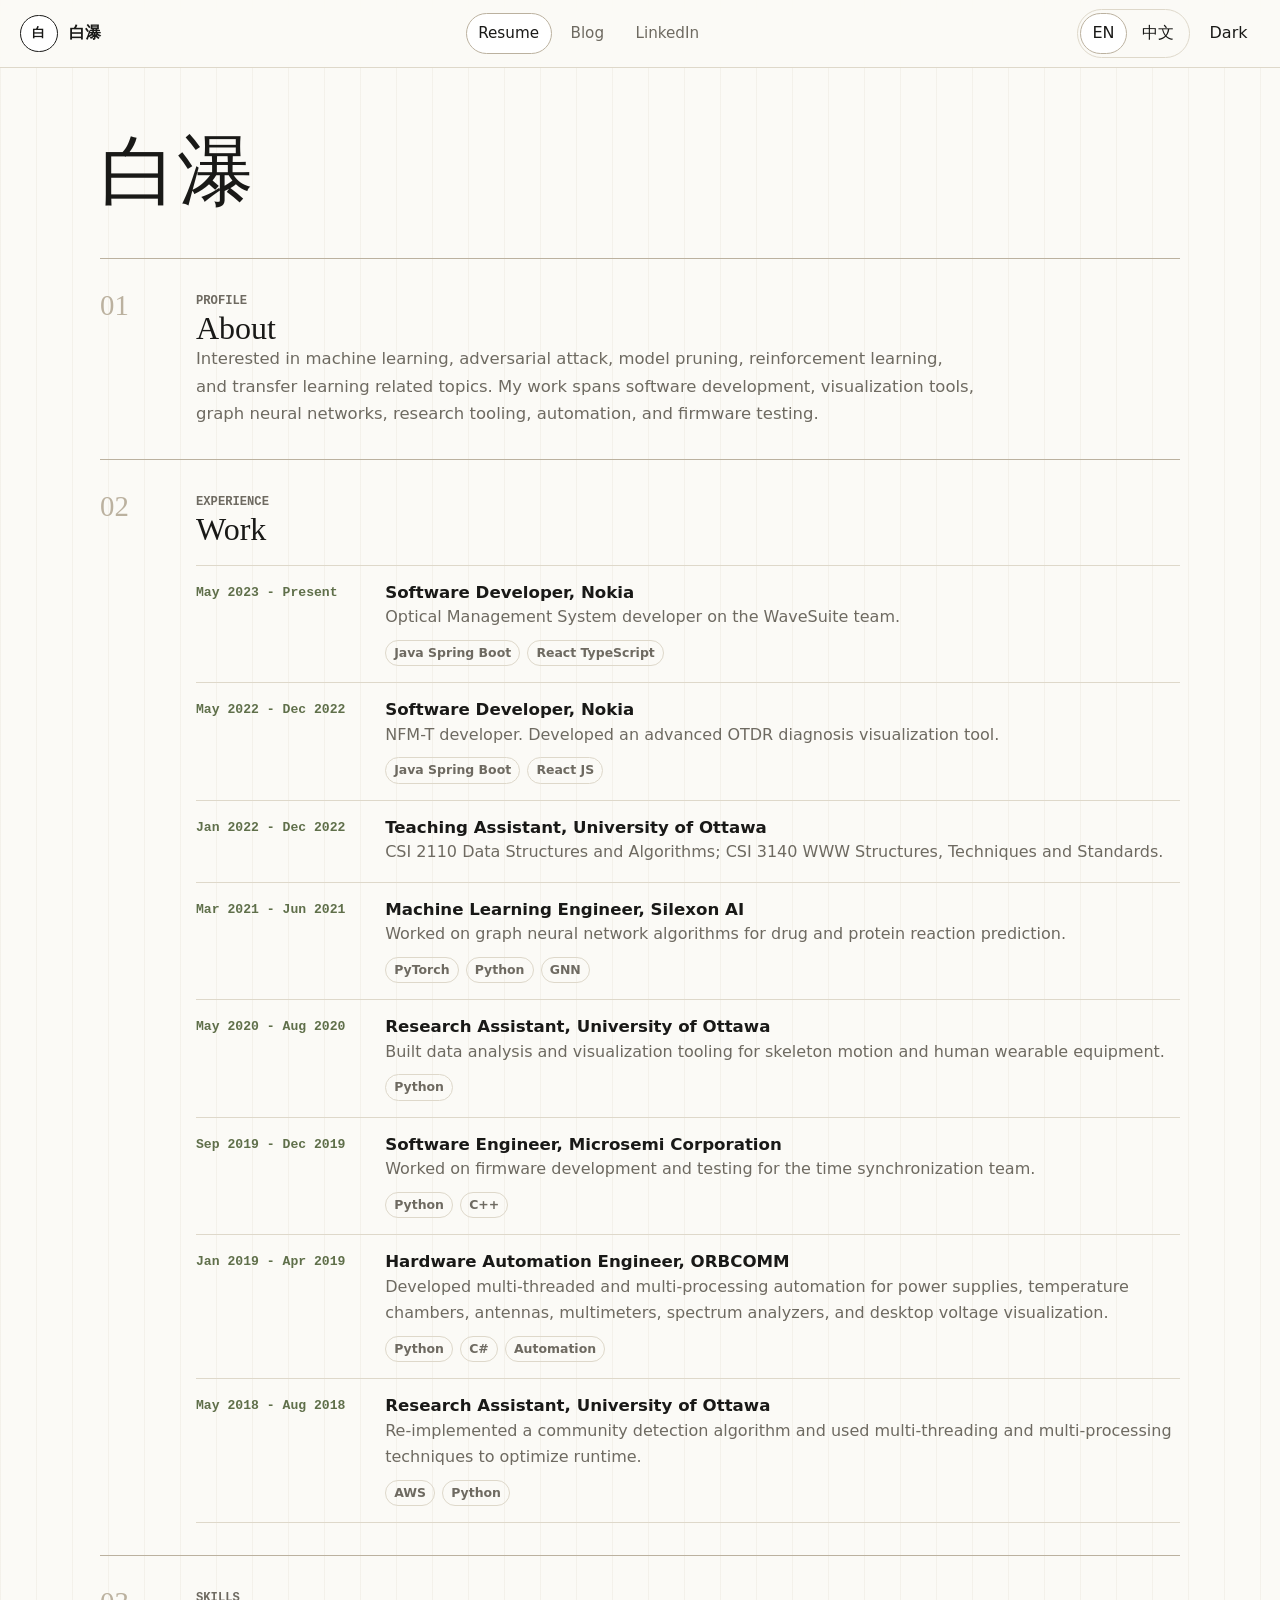
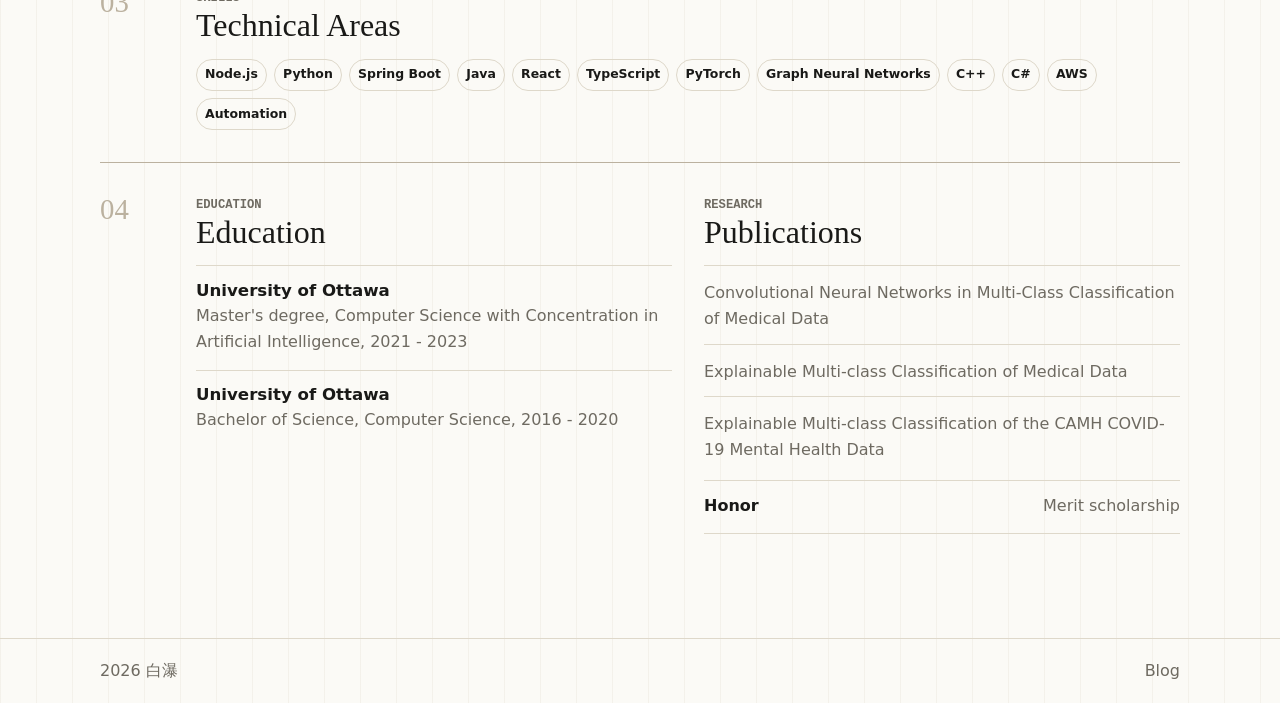
==== commit 3d57651c: "Rename site identity to Baipu" ====
--- a/index.html
+++ b/index.html
@@ -3,21 +3,61 @@
   <head>
     <meta charset="utf-8">
     <meta name="viewport" content="width=device-width, initial-scale=1">
-    <title>Yuanzheng Hu</title>
-    <meta name="description" content="Yuanzheng Hu - Software Developer at Nokia, University of Ottawa CS graduate, and AI/software engineering practitioner.">
-    <meta property="og:title" content="Yuanzheng Hu">
+    <title>白瀑 | Yuanzheng Hu | Software Developer</title>
+    <meta name="description" content="白瀑, also known as Yuanzheng Hu - Software Developer at Nokia, University of Ottawa CS graduate, and AI/software engineering practitioner.">
+    <meta name="robots" content="index, follow">
+    <link rel="canonical" href="https://whtitefall.github.io/">
+    <meta property="og:title" content="白瀑 | Yuanzheng Hu">
     <meta property="og:description" content="Software Developer at Nokia with experience across Java Spring Boot, React, Python, ML, automation, and firmware testing.">
     <meta property="og:type" content="website">
+    <meta property="og:url" content="https://whtitefall.github.io/">
+    <meta name="twitter:card" content="summary">
     <link rel="icon" href="assets/img/favicon.svg" type="image/svg+xml">
     <link rel="stylesheet" href="assets/css/styles.css">
+    <script type="application/ld+json">
+      {
+        "@context": "https://schema.org",
+        "@type": "Person",
+        "name": "白瀑",
+        "alternateName": "Yuanzheng Hu",
+        "url": "https://whtitefall.github.io/",
+        "sameAs": [
+          "https://www.linkedin.com/in/yuanzheng-hu/",
+          "https://github.com/whtitefall"
+        ],
+        "jobTitle": "Software Developer",
+        "worksFor": {
+          "@type": "Organization",
+          "name": "Nokia"
+        },
+        "alumniOf": {
+          "@type": "CollegeOrUniversity",
+          "name": "University of Ottawa"
+        },
+        "knowsAbout": [
+          "Java Spring Boot",
+          "React",
+          "Python",
+          "Machine Learning",
+          "Automation",
+          "Firmware Testing"
+        ],
+        "address": {
+          "@type": "PostalAddress",
+          "addressLocality": "Ottawa",
+          "addressRegion": "ON",
+          "addressCountry": "CA"
+        }
+      }
+    </script>
   </head>
   <body data-page="resume">
     <a class="skip-link" href="#resume" data-i18n="skip.resume">Skip to resume</a>
 
     <header class="site-header">
-      <a class="brand" href="index.html" aria-label="Yuanzheng Hu home">
-        <span class="brand-mark">YH</span>
-        <span class="brand-text">Yuanzheng Hu</span>
+      <a class="brand" href="index.html" aria-label="白瀑 home">
+        <span class="brand-mark">白</span>
+        <span class="brand-text">白瀑</span>
       </a>
       <nav class="site-nav" aria-label="Primary navigation">
         <a class="is-active" href="index.html" data-i18n="nav.resume">Resume</a>
@@ -35,7 +75,7 @@
 
     <main id="resume" class="resume-page">
       <section class="resume-hero" aria-labelledby="resume-title">
-        <h1 id="resume-title">Yuanzheng Hu</h1>
+        <h1 id="resume-title">白瀑</h1>
       </section>
 
       <section class="resume-section intro-section" aria-labelledby="profile-title">
@@ -212,7 +252,7 @@
     </main>
 
     <footer class="site-footer">
-      <p><span id="footer-year"></span> Yuanzheng Hu</p>
+      <p><span id="footer-year"></span> 白瀑</p>
       <a href="blog.html" data-i18n="nav.blog">Blog</a>
     </footer>
 
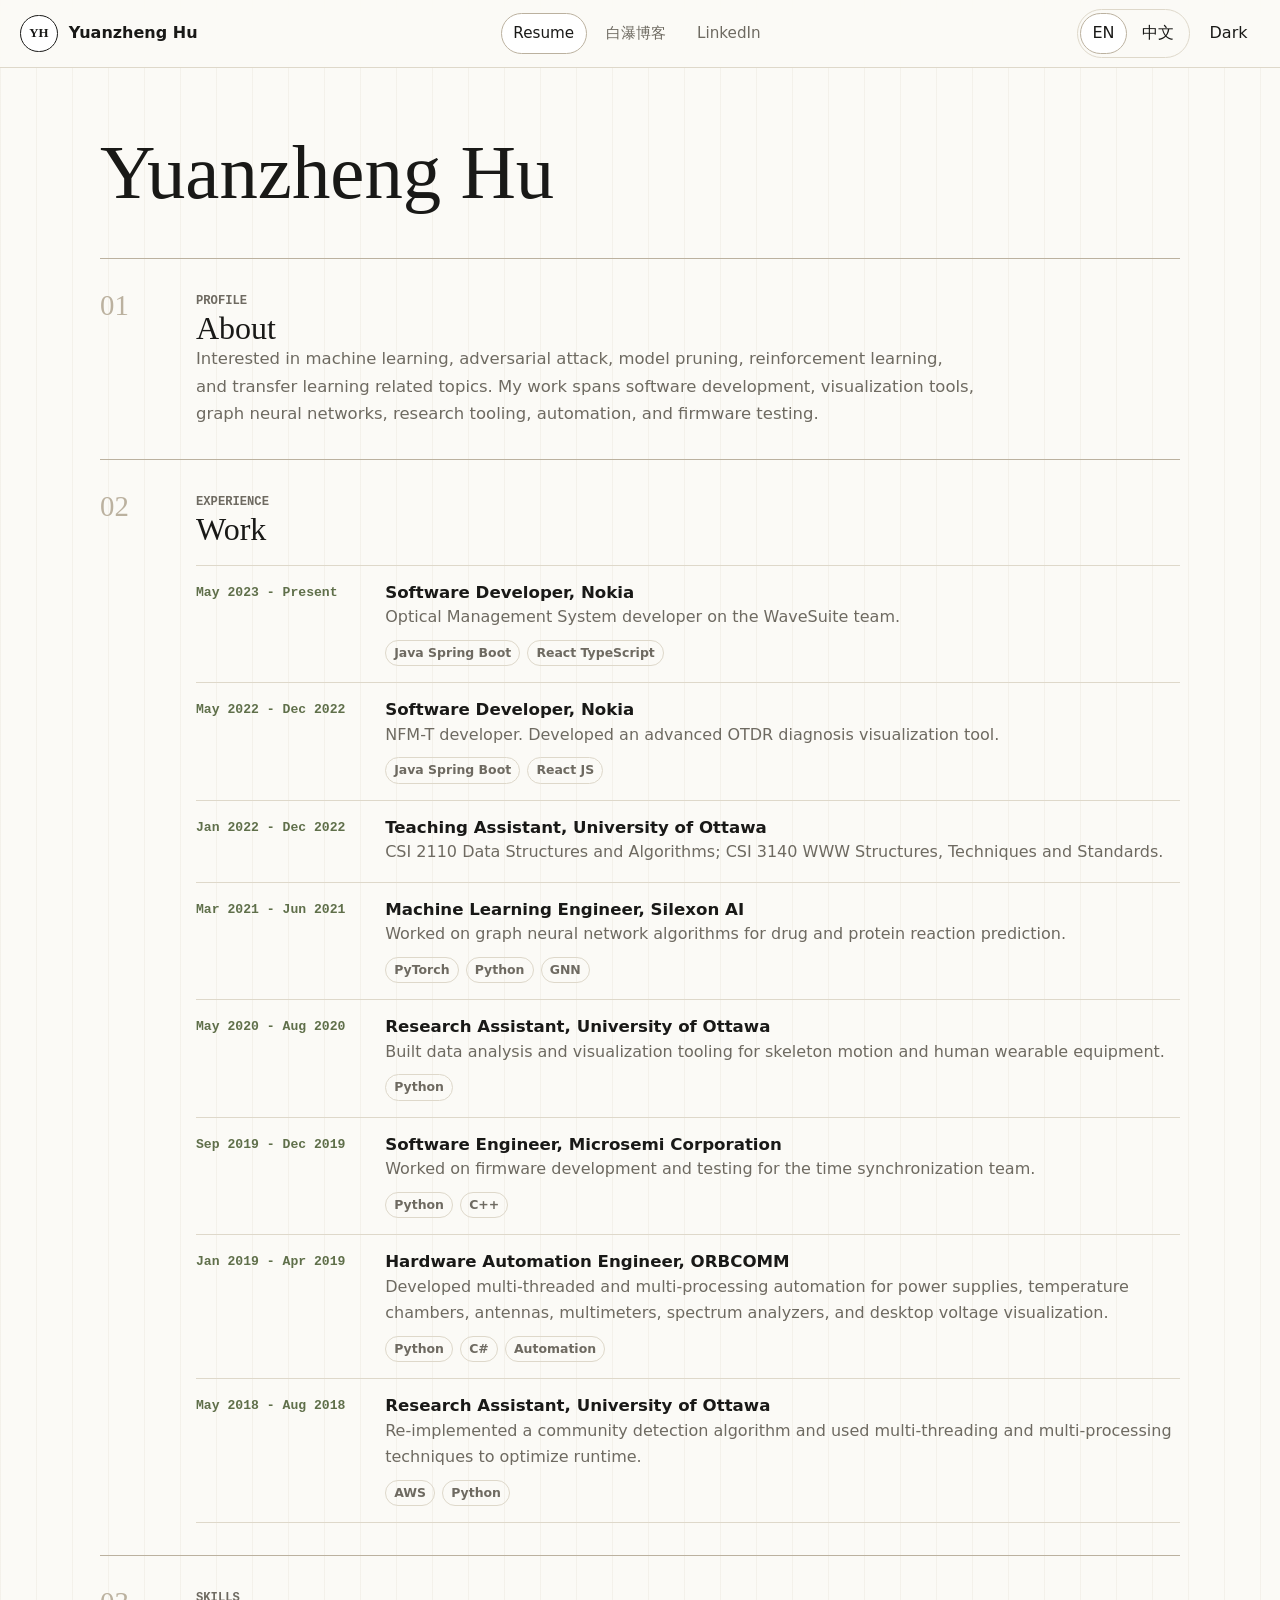
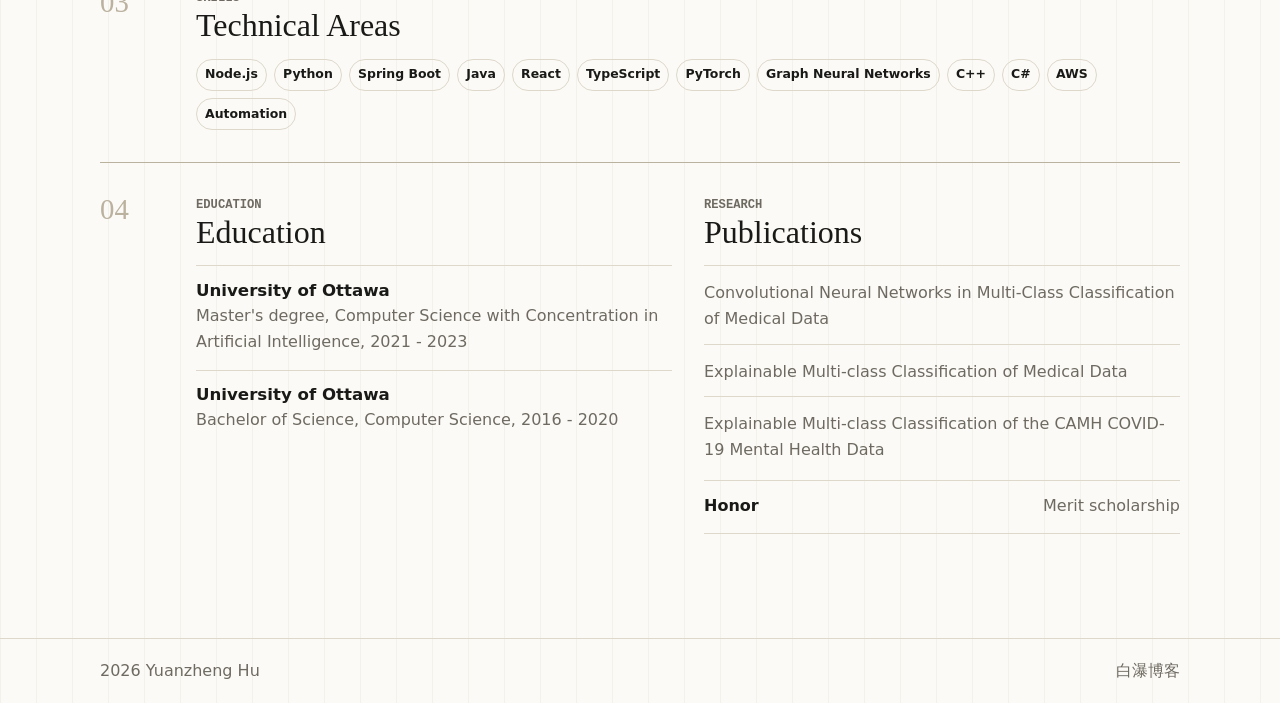
==== commit 503eefd6: "Set blog name to Baipu Blog" ====
--- a/index.html
+++ b/index.html
@@ -3,11 +3,11 @@
   <head>
     <meta charset="utf-8">
     <meta name="viewport" content="width=device-width, initial-scale=1">
-    <title>白瀑 | Yuanzheng Hu | Software Developer</title>
-    <meta name="description" content="白瀑, also known as Yuanzheng Hu - Software Developer at Nokia, University of Ottawa CS graduate, and AI/software engineering practitioner.">
+    <title>Yuanzheng Hu | Software Developer</title>
+    <meta name="description" content="Yuanzheng Hu - Software Developer at Nokia, University of Ottawa CS graduate, and AI/software engineering practitioner.">
     <meta name="robots" content="index, follow">
     <link rel="canonical" href="https://whtitefall.github.io/">
-    <meta property="og:title" content="白瀑 | Yuanzheng Hu">
+    <meta property="og:title" content="Yuanzheng Hu">
     <meta property="og:description" content="Software Developer at Nokia with experience across Java Spring Boot, React, Python, ML, automation, and firmware testing.">
     <meta property="og:type" content="website">
     <meta property="og:url" content="https://whtitefall.github.io/">
@@ -18,8 +18,8 @@
       {
         "@context": "https://schema.org",
         "@type": "Person",
-        "name": "白瀑",
-        "alternateName": "Yuanzheng Hu",
+        "name": "Yuanzheng Hu",
+        "alternateName": "白瀑",
         "url": "https://whtitefall.github.io/",
         "sameAs": [
           "https://www.linkedin.com/in/yuanzheng-hu/",
@@ -55,13 +55,13 @@
     <a class="skip-link" href="#resume" data-i18n="skip.resume">Skip to resume</a>
 
     <header class="site-header">
-      <a class="brand" href="index.html" aria-label="白瀑 home">
-        <span class="brand-mark">白</span>
-        <span class="brand-text">白瀑</span>
+      <a class="brand" href="index.html" aria-label="Yuanzheng Hu home">
+        <span class="brand-mark">YH</span>
+        <span class="brand-text">Yuanzheng Hu</span>
       </a>
       <nav class="site-nav" aria-label="Primary navigation">
         <a class="is-active" href="index.html" data-i18n="nav.resume">Resume</a>
-        <a href="blog.html" data-i18n="nav.blog">Blog</a>
+        <a href="blog.html" data-i18n="nav.blog">白瀑博客</a>
         <a href="https://www.linkedin.com/in/yuanzheng-hu/" rel="noreferrer">LinkedIn</a>
       </nav>
       <div class="site-controls" aria-label="Site settings">
@@ -75,7 +75,7 @@
 
     <main id="resume" class="resume-page">
       <section class="resume-hero" aria-labelledby="resume-title">
-        <h1 id="resume-title">白瀑</h1>
+        <h1 id="resume-title">Yuanzheng Hu</h1>
       </section>
 
       <section class="resume-section intro-section" aria-labelledby="profile-title">
@@ -252,8 +252,8 @@
     </main>
 
     <footer class="site-footer">
-      <p><span id="footer-year"></span> 白瀑</p>
-      <a href="blog.html" data-i18n="nav.blog">Blog</a>
+      <p><span id="footer-year"></span> Yuanzheng Hu</p>
+      <a href="blog.html" data-i18n="nav.blog">白瀑博客</a>
     </footer>
 
     <script src="assets/js/posts.js" defer></script>
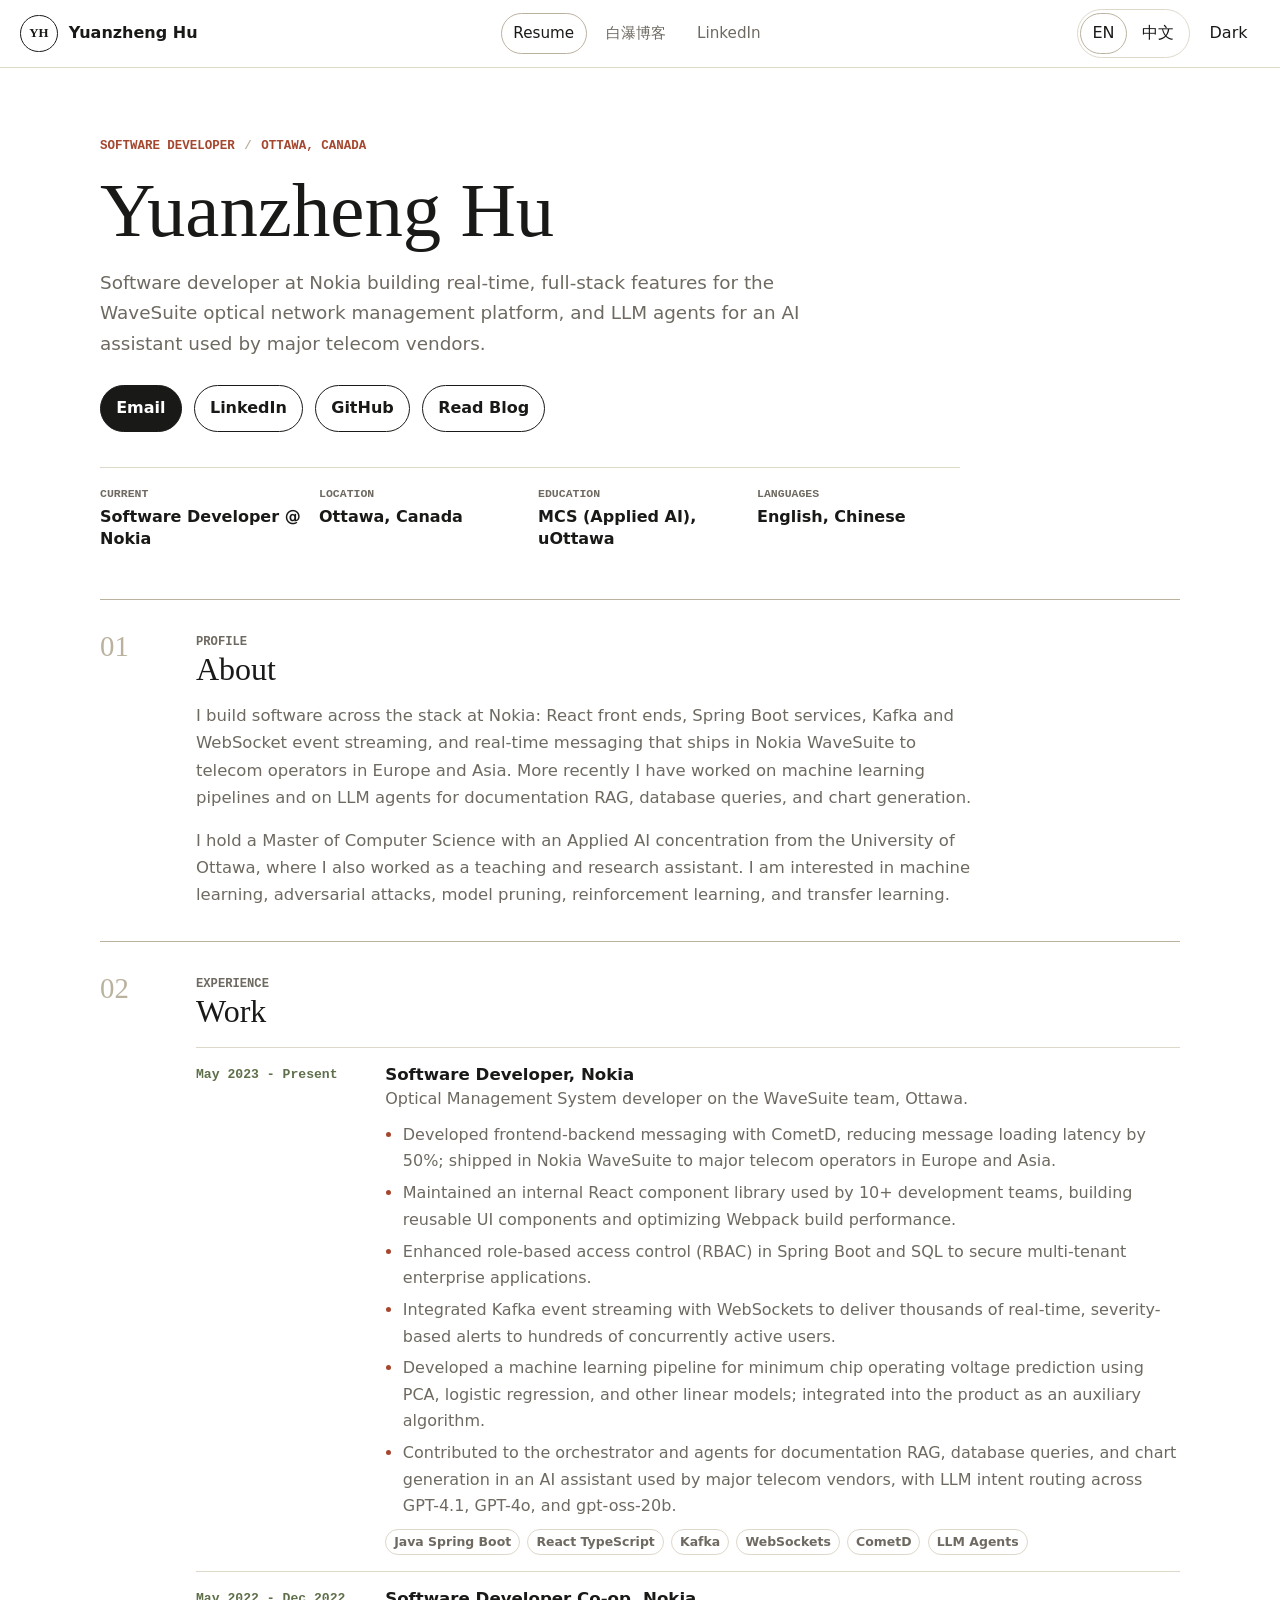
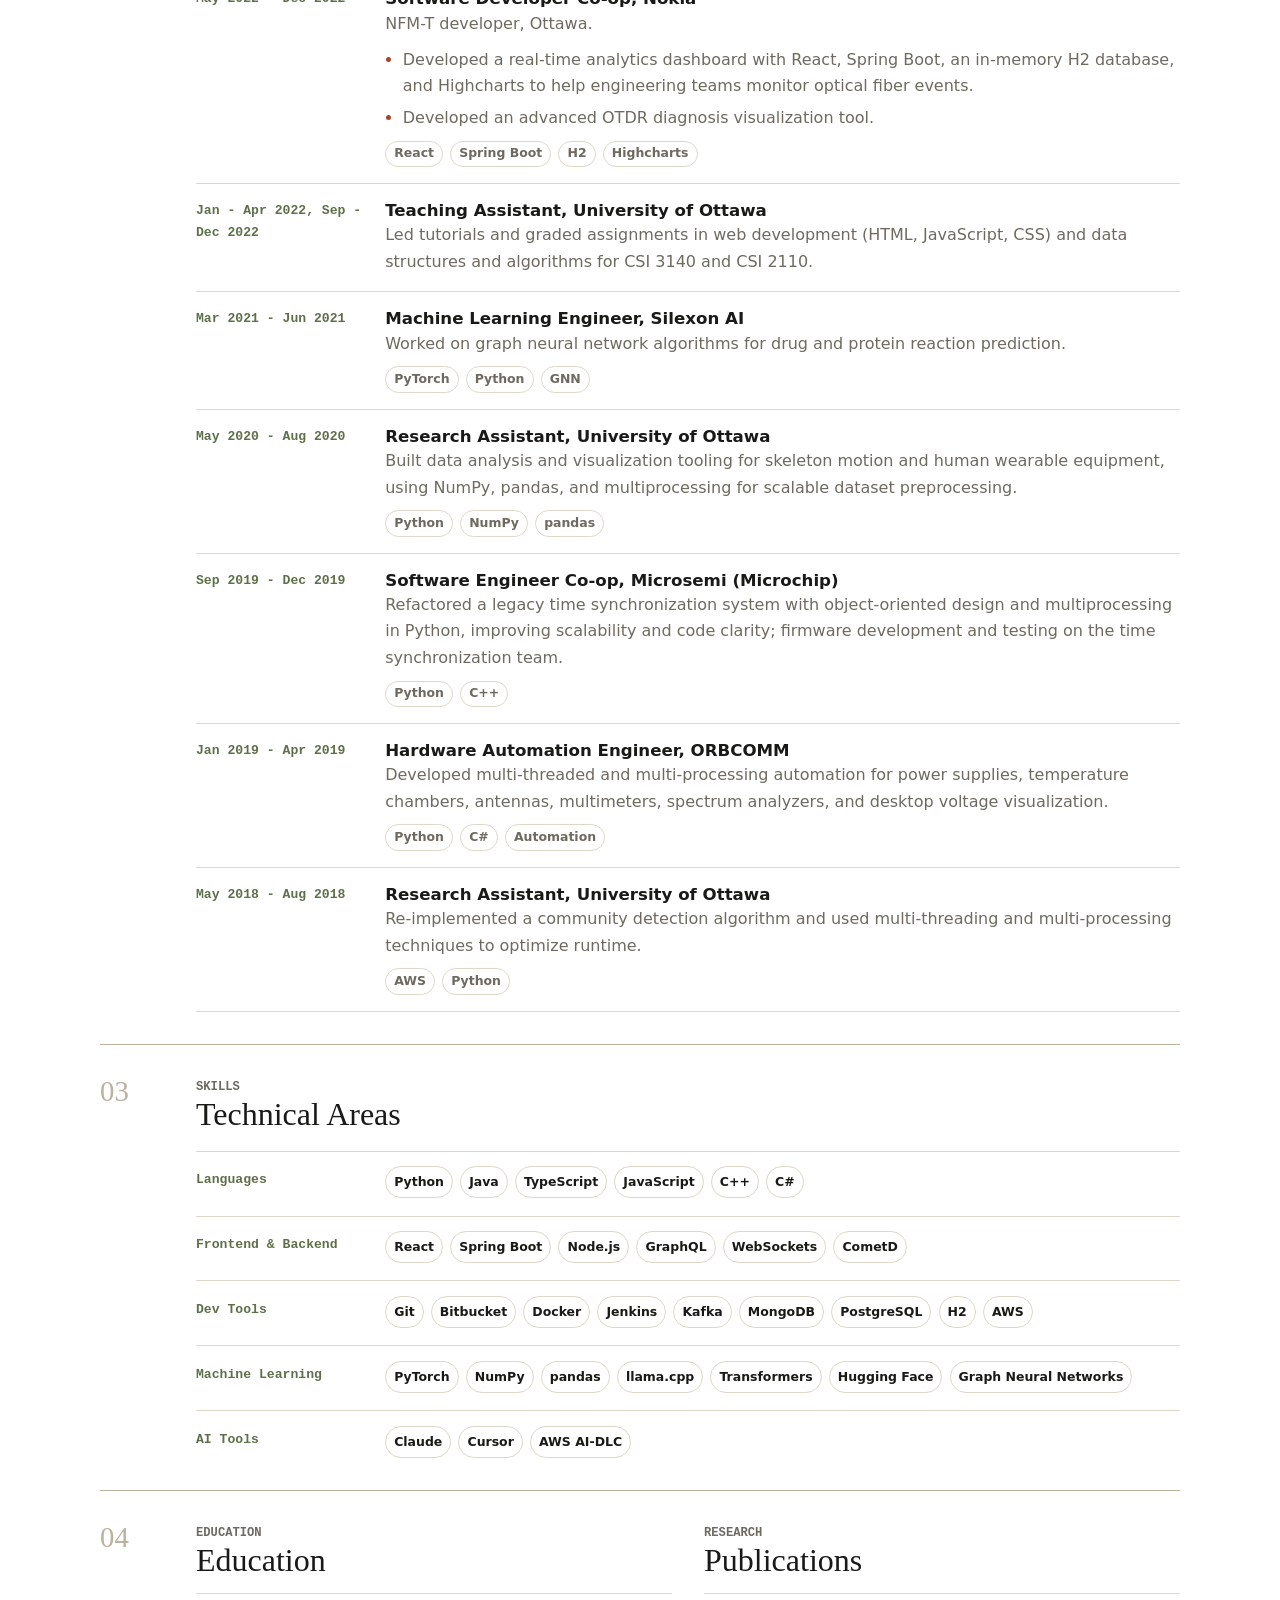
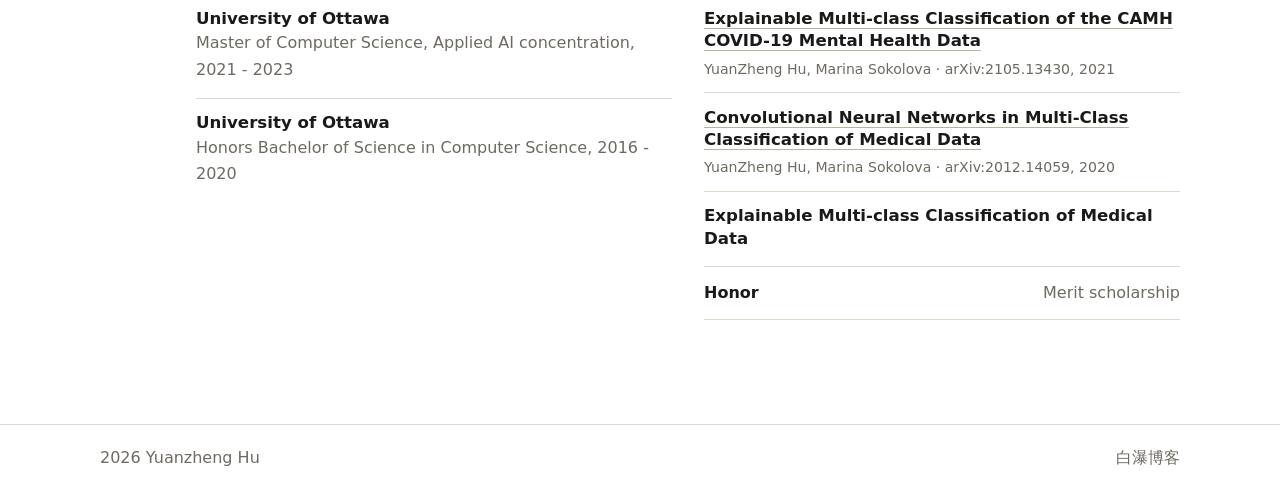
==== commit ad8862d1: "Refresh homepage with latest CV content Add hero with role, links and quick facts; expand Nokia expe" ====
--- a/index.html
+++ b/index.html
@@ -4,11 +4,11 @@
     <meta charset="utf-8">
     <meta name="viewport" content="width=device-width, initial-scale=1">
     <title>Yuanzheng Hu | Software Developer</title>
-    <meta name="description" content="Yuanzheng Hu - Software Developer at Nokia, University of Ottawa CS graduate, and AI/software engineering practitioner.">
+    <meta name="description" content="Yuanzheng Hu - Software Developer at Nokia in Ottawa. Full-stack engineering with React, Spring Boot and Kafka, LLM agents, and machine learning. MCS (Applied AI), University of Ottawa.">
     <meta name="robots" content="index, follow">
     <link rel="canonical" href="https://whtitefall.github.io/">
     <meta property="og:title" content="Yuanzheng Hu">
-    <meta property="og:description" content="Software Developer at Nokia with experience across Java Spring Boot, React, Python, ML, automation, and firmware testing.">
+    <meta property="og:description" content="Software Developer at Nokia building real-time full-stack features for Nokia WaveSuite and LLM agents for an AI assistant.">
     <meta property="og:type" content="website">
     <meta property="og:url" content="https://whtitefall.github.io/">
     <meta name="twitter:card" content="summary">
@@ -37,10 +37,12 @@
         "knowsAbout": [
           "Java Spring Boot",
           "React",
+          "TypeScript",
+          "Kafka",
           "Python",
           "Machine Learning",
-          "Automation",
-          "Firmware Testing"
+          "LLM Agents",
+          "Retrieval-Augmented Generation"
         ],
         "address": {
           "@type": "PostalAddress",
@@ -75,7 +77,21 @@
 
     <main id="resume" class="resume-page">
       <section class="resume-hero" aria-labelledby="resume-title">
+        <p class="hero-label"><span data-i18n="resume.role">Software Developer</span><span data-i18n="resume.location">Ottawa, Canada</span></p>
         <h1 id="resume-title">Yuanzheng Hu</h1>
+        <p class="hero-headline" data-i18n="resume.headline"></p>
+        <div class="resume-actions">
+          <a class="button button-primary" href="mailto:yuanzheng.hu.brad@gmail.com" data-i18n="action.email">Email</a>
+          <a class="button button-secondary" href="https://www.linkedin.com/in/yuanzheng-hu/" rel="noreferrer" data-i18n="action.linkedin">LinkedIn</a>
+          <a class="button button-secondary" href="https://github.com/whtitefall" rel="noreferrer" data-i18n="action.github">GitHub</a>
+          <a class="button button-secondary" href="blog.html" data-i18n="action.blog">Read Blog</a>
+        </div>
+        <dl class="hero-facts">
+          <div><dt data-i18n="fact.current"></dt><dd data-i18n="fact.currentValue"></dd></div>
+          <div><dt data-i18n="fact.location"></dt><dd data-i18n="fact.locationValue"></dd></div>
+          <div><dt data-i18n="fact.education"></dt><dd data-i18n="fact.educationValue"></dd></div>
+          <div><dt data-i18n="fact.languages"></dt><dd data-i18n="fact.languagesValue"></dd></div>
+        </dl>
       </section>
 
       <section class="resume-section intro-section" aria-labelledby="profile-title">
@@ -83,9 +99,8 @@
         <div class="section-body">
           <p class="section-kicker" data-i18n="profile.kicker">Profile</p>
           <h2 id="profile-title" data-i18n="profile.title">About</h2>
-          <p data-i18n="profile.body">
-            Interested in machine learning, adversarial attack, model pruning, reinforcement learning, and transfer learning related topics. My work spans software development, visualization tools, graph neural networks, research tooling, automation, and firmware testing.
-          </p>
+          <p class="profile-text" data-i18n="profile.body"></p>
+          <p class="profile-text" data-i18n="profile.body2"></p>
         </div>
       </section>
 
@@ -100,88 +115,78 @@
           </div>
           <div class="timeline">
             <article class="timeline-item">
-              <time data-i18n="job.nokiaCurrent.date">May 2023 - Present</time>
-              <div>
-                <h3 data-i18n="job.nokiaCurrent.title">Software Developer, Nokia</h3>
-                <p data-i18n="job.nokiaCurrent.body">Optical Management System developer on the WaveSuite team.</p>
-                <div class="mini-tags">
-                  <span>Java Spring Boot</span>
-                  <span>React TypeScript</span>
-                </div>
-              </div>
-            </article>
-            <article class="timeline-item">
-              <time data-i18n="job.nokiaPast.date">May 2022 - Dec 2022</time>
-              <div>
-                <h3 data-i18n="job.nokiaPast.title">Software Developer, Nokia</h3>
-                <p data-i18n="job.nokiaPast.body">NFM-T developer. Developed an advanced OTDR diagnosis visualization tool.</p>
-                <div class="mini-tags">
-                  <span>Java Spring Boot</span>
-                  <span>React JS</span>
-                </div>
-              </div>
-            </article>
-            <article class="timeline-item">
-              <time data-i18n="job.ta.date">Jan 2022 - Dec 2022</time>
-              <div>
-                <h3 data-i18n="job.ta.title">Teaching Assistant, University of Ottawa</h3>
-                <p data-i18n="job.ta.body">CSI 2110 Data Structures and Algorithms; CSI 3140 WWW Structures, Techniques and Standards.</p>
-              </div>
-            </article>
-            <article class="timeline-item">
-              <time data-i18n="job.silexon.date">Mar 2021 - Jun 2021</time>
-              <div>
-                <h3 data-i18n="job.silexon.title">Machine Learning Engineer, Silexon AI</h3>
-                <p data-i18n="job.silexon.body">Worked on graph neural network algorithms for drug and protein reaction prediction.</p>
-                <div class="mini-tags">
-                  <span>PyTorch</span>
-                  <span>Python</span>
-                  <span>GNN</span>
-                </div>
-              </div>
-            </article>
-            <article class="timeline-item">
-              <time data-i18n="job.raMotion.date">May 2020 - Aug 2020</time>
-              <div>
-                <h3 data-i18n="job.raMotion.title">Research Assistant, University of Ottawa</h3>
-                <p data-i18n="job.raMotion.body">Built data analysis and visualization tooling for skeleton motion and human wearable equipment.</p>
-                <div class="mini-tags">
-                  <span>Python</span>
-                </div>
-              </div>
-            </article>
-            <article class="timeline-item">
-              <time data-i18n="job.microsemi.date">Sep 2019 - Dec 2019</time>
-              <div>
-                <h3 data-i18n="job.microsemi.title">Software Engineer, Microsemi Corporation</h3>
-                <p data-i18n="job.microsemi.body">Worked on firmware development and testing for the time synchronization team.</p>
-                <div class="mini-tags">
-                  <span>Python</span>
-                  <span>C++</span>
-                </div>
-              </div>
-            </article>
-            <article class="timeline-item">
-              <time data-i18n="job.orbcomm.date">Jan 2019 - Apr 2019</time>
-              <div>
-                <h3 data-i18n="job.orbcomm.title">Hardware Automation Engineer, ORBCOMM</h3>
-                <p data-i18n="job.orbcomm.body">Developed multi-threaded and multi-processing automation for power supplies, temperature chambers, antennas, multimeters, spectrum analyzers, and desktop voltage visualization.</p>
-                <div class="mini-tags">
-                  <span>Python</span>
-                  <span>C#</span>
-                  <span>Automation</span>
-                </div>
-              </div>
-            </article>
-            <article class="timeline-item">
-              <time data-i18n="job.raCommunity.date">May 2018 - Aug 2018</time>
-              <div>
-                <h3 data-i18n="job.raCommunity.title">Research Assistant, University of Ottawa</h3>
-                <p data-i18n="job.raCommunity.body">Re-implemented a community detection algorithm and used multi-threading and multi-processing techniques to optimize runtime.</p>
-                <div class="mini-tags">
-                  <span>AWS</span>
-                  <span>Python</span>
-                </div>
+              <time data-i18n="job.nokiaCurrent.date"></time>
+              <div>
+                <h3 data-i18n="job.nokiaCurrent.title"></h3>
+                <p data-i18n="job.nokiaCurrent.body"></p>
+                <ul class="job-bullets">
+                  <li data-i18n="job.nokiaCurrent.b1"></li>
+                  <li data-i18n="job.nokiaCurrent.b2"></li>
+                  <li data-i18n="job.nokiaCurrent.b3"></li>
+                  <li data-i18n="job.nokiaCurrent.b4"></li>
+                  <li data-i18n="job.nokiaCurrent.b5"></li>
+                  <li data-i18n="job.nokiaCurrent.b6"></li>
+                </ul>
+                <div class="mini-tags"><span>Java Spring Boot</span><span>React TypeScript</span><span>Kafka</span><span>WebSockets</span><span>CometD</span><span>LLM Agents</span></div>
+              </div>
+            </article>
+            <article class="timeline-item">
+              <time data-i18n="job.nokiaPast.date"></time>
+              <div>
+                <h3 data-i18n="job.nokiaPast.title"></h3>
+                <p data-i18n="job.nokiaPast.body"></p>
+                <ul class="job-bullets">
+                  <li data-i18n="job.nokiaPast.b1"></li>
+                  <li data-i18n="job.nokiaPast.b2"></li>
+                </ul>
+                <div class="mini-tags"><span>React</span><span>Spring Boot</span><span>H2</span><span>Highcharts</span></div>
+              </div>
+            </article>
+            <article class="timeline-item">
+              <time data-i18n="job.ta.date"></time>
+              <div>
+                <h3 data-i18n="job.ta.title"></h3>
+                <p data-i18n="job.ta.body"></p>
+              </div>
+            </article>
+            <article class="timeline-item">
+              <time data-i18n="job.silexon.date"></time>
+              <div>
+                <h3 data-i18n="job.silexon.title"></h3>
+                <p data-i18n="job.silexon.body"></p>
+                <div class="mini-tags"><span>PyTorch</span><span>Python</span><span>GNN</span></div>
+              </div>
+            </article>
+            <article class="timeline-item">
+              <time data-i18n="job.raMotion.date"></time>
+              <div>
+                <h3 data-i18n="job.raMotion.title"></h3>
+                <p data-i18n="job.raMotion.body"></p>
+                <div class="mini-tags"><span>Python</span><span>NumPy</span><span>pandas</span></div>
+              </div>
+            </article>
+            <article class="timeline-item">
+              <time data-i18n="job.microsemi.date"></time>
+              <div>
+                <h3 data-i18n="job.microsemi.title"></h3>
+                <p data-i18n="job.microsemi.body"></p>
+                <div class="mini-tags"><span>Python</span><span>C++</span></div>
+              </div>
+            </article>
+            <article class="timeline-item">
+              <time data-i18n="job.orbcomm.date"></time>
+              <div>
+                <h3 data-i18n="job.orbcomm.title"></h3>
+                <p data-i18n="job.orbcomm.body"></p>
+                <div class="mini-tags"><span>Python</span><span>C#</span><span>Automation</span></div>
+              </div>
+            </article>
+            <article class="timeline-item">
+              <time data-i18n="job.raCommunity.date"></time>
+              <div>
+                <h3 data-i18n="job.raCommunity.title"></h3>
+                <p data-i18n="job.raCommunity.body"></p>
+                <div class="mini-tags"><span>AWS</span><span>Python</span></div>
               </div>
             </article>
           </div>
@@ -193,19 +198,27 @@
         <div class="section-body">
           <p class="section-kicker" data-i18n="skills.kicker">Skills</p>
           <h2 id="skills-title" data-i18n="skills.title">Technical Areas</h2>
-          <div class="skill-list">
-            <span>Node.js</span>
-            <span>Python</span>
-            <span>Spring Boot</span>
-            <span>Java</span>
-            <span>React</span>
-            <span>TypeScript</span>
-            <span>PyTorch</span>
-            <span>Graph Neural Networks</span>
-            <span>C++</span>
-            <span>C#</span>
-            <span>AWS</span>
-            <span>Automation</span>
+          <div class="skill-groups">
+            <div class="skill-group">
+              <h3 data-i18n="skills.languages"></h3>
+              <div class="skill-list"><span>Python</span><span>Java</span><span>TypeScript</span><span>JavaScript</span><span>C++</span><span>C#</span></div>
+            </div>
+            <div class="skill-group">
+              <h3 data-i18n="skills.stack"></h3>
+              <div class="skill-list"><span>React</span><span>Spring Boot</span><span>Node.js</span><span>GraphQL</span><span>WebSockets</span><span>CometD</span></div>
+            </div>
+            <div class="skill-group">
+              <h3 data-i18n="skills.tools"></h3>
+              <div class="skill-list"><span>Git</span><span>Bitbucket</span><span>Docker</span><span>Jenkins</span><span>Kafka</span><span>MongoDB</span><span>PostgreSQL</span><span>H2</span><span>AWS</span></div>
+            </div>
+            <div class="skill-group">
+              <h3 data-i18n="skills.ml"></h3>
+              <div class="skill-list"><span>PyTorch</span><span>NumPy</span><span>pandas</span><span>llama.cpp</span><span>Transformers</span><span>Hugging Face</span><span>Graph Neural Networks</span></div>
+            </div>
+            <div class="skill-group">
+              <h3 data-i18n="skills.ai"></h3>
+              <div class="skill-list"><span>Claude</span><span>Cursor</span><span>AWS AI-DLC</span></div>
+            </div>
           </div>
         </div>
       </section>
@@ -219,11 +232,11 @@
             <div class="detail-list">
               <article>
                 <h3>University of Ottawa</h3>
-                <p data-i18n="education.master">Master's degree, Computer Science with Concentration in Artificial Intelligence, 2021 - 2023</p>
+                <p data-i18n="education.master"></p>
               </article>
               <article>
                 <h3>University of Ottawa</h3>
-                <p data-i18n="education.bachelor">Bachelor of Science, Computer Science, 2016 - 2020</p>
+                <p data-i18n="education.bachelor"></p>
               </article>
             </div>
           </article>
@@ -233,13 +246,15 @@
             <h2 data-i18n="research.title">Publications</h2>
             <div class="detail-list compact-list">
               <article>
-                <p data-i18n="research.pub1">Convolutional Neural Networks in Multi-Class Classification of Medical Data</p>
-              </article>
-              <article>
-                <p data-i18n="research.pub2">Explainable Multi-class Classification of Medical Data</p>
-              </article>
-              <article>
-                <p data-i18n="research.pub3">Explainable Multi-class Classification of the CAMH COVID-19 Mental Health Data</p>
+                <h3><a class="pub-link" href="https://arxiv.org/abs/2105.13430" rel="noreferrer" data-i18n="research.pub3"></a></h3>
+                <p class="pub-meta" data-i18n="research.pub3meta"></p>
+              </article>
+              <article>
+                <h3><a class="pub-link" href="https://arxiv.org/abs/2012.14059" rel="noreferrer" data-i18n="research.pub1"></a></h3>
+                <p class="pub-meta" data-i18n="research.pub1meta"></p>
+              </article>
+              <article>
+                <h3 data-i18n="research.pub2"></h3>
               </article>
             </div>
             <div class="award-callout">
--- a/assets/css/styles.css
+++ b/assets/css/styles.css
@@ -1,6 +1,6 @@
 :root {
   color-scheme: light;
-  --bg: #fbfaf6;
+  --bg: #ffffff;
   --paper: #ffffff;
   --ink: #191917;
   --muted: #6e6a61;
@@ -35,9 +35,7 @@
 
 body {
   margin: 0;
-  background:
-    linear-gradient(90deg, color-mix(in srgb, var(--line) 26%, transparent) 1px, transparent 1px) 0 0 / 36px 36px,
-    var(--bg);
+  background: var(--bg);
   color: var(--ink);
   font-family: Inter, ui-sans-serif, system-ui, -apple-system, BlinkMacSystemFont, "Segoe UI", "Microsoft YaHei", sans-serif;
   font-size: 16px;
@@ -791,3 +789,115 @@
     flex-direction: column;
   }
 }
+
+/* Hero details */
+.resume-hero .hero-label {
+  margin: 0 0 1.1rem;
+}
+
+.hero-headline {
+  max-width: 760px;
+  margin: 1.25rem 0 0;
+  color: var(--muted);
+  font-size: 1.15rem;
+}
+
+.hero-facts {
+  display: grid;
+  grid-template-columns: repeat(4, minmax(0, 1fr));
+  gap: 1rem;
+  margin: 2.2rem 0 0;
+  border-top: 1px solid var(--line);
+  padding-top: 1rem;
+}
+
+.hero-facts dt {
+  color: var(--muted);
+  font-family: "SFMono-Regular", Consolas, "Liberation Mono", monospace;
+  font-size: 0.72rem;
+  font-weight: 760;
+  text-transform: uppercase;
+}
+
+.hero-facts dd {
+  margin: 0.2rem 0 0;
+  font-weight: 650;
+  line-height: 1.4;
+}
+
+.profile-text {
+  max-width: 780px;
+  margin-top: 1rem !important;
+  font-size: 1.03rem;
+}
+
+.job-bullets {
+  margin: 0.6rem 0 0;
+  padding-left: 1.1rem;
+  color: var(--muted);
+}
+
+.job-bullets li + li {
+  margin-top: 0.35rem;
+}
+
+.job-bullets li::marker {
+  color: var(--accent);
+}
+
+.skill-groups {
+  display: grid;
+  gap: 1.1rem;
+  margin-top: 1.2rem;
+}
+
+.skill-group {
+  display: grid;
+  grid-template-columns: 170px 1fr;
+  gap: 1.2rem;
+  align-items: start;
+  border-top: 1px solid var(--line);
+  padding-top: 0.9rem;
+}
+
+.skill-group h3 {
+  color: var(--olive);
+  font-family: "SFMono-Regular", Consolas, "Liberation Mono", monospace;
+  font-size: 0.82rem !important;
+  padding-top: 0.3rem;
+}
+
+.skill-group .skill-list {
+  margin-top: 0;
+}
+
+.pub-link {
+  border-bottom: 1px solid var(--line-strong);
+}
+
+.pub-link:hover {
+  color: var(--accent);
+  border-color: var(--accent);
+}
+
+.pub-meta {
+  margin-top: 0.3rem !important;
+  font-size: 0.88rem;
+}
+
+@media (max-width: 920px) {
+  .hero-facts {
+    grid-template-columns: repeat(2, minmax(0, 1fr));
+  }
+}
+
+@media (max-width: 640px) {
+  .hero-facts {
+    grid-template-columns: 1fr 1fr;
+  }
+
+  .skill-group {
+    grid-template-columns: 1fr;
+    gap: 0.5rem;
+  }
+}
